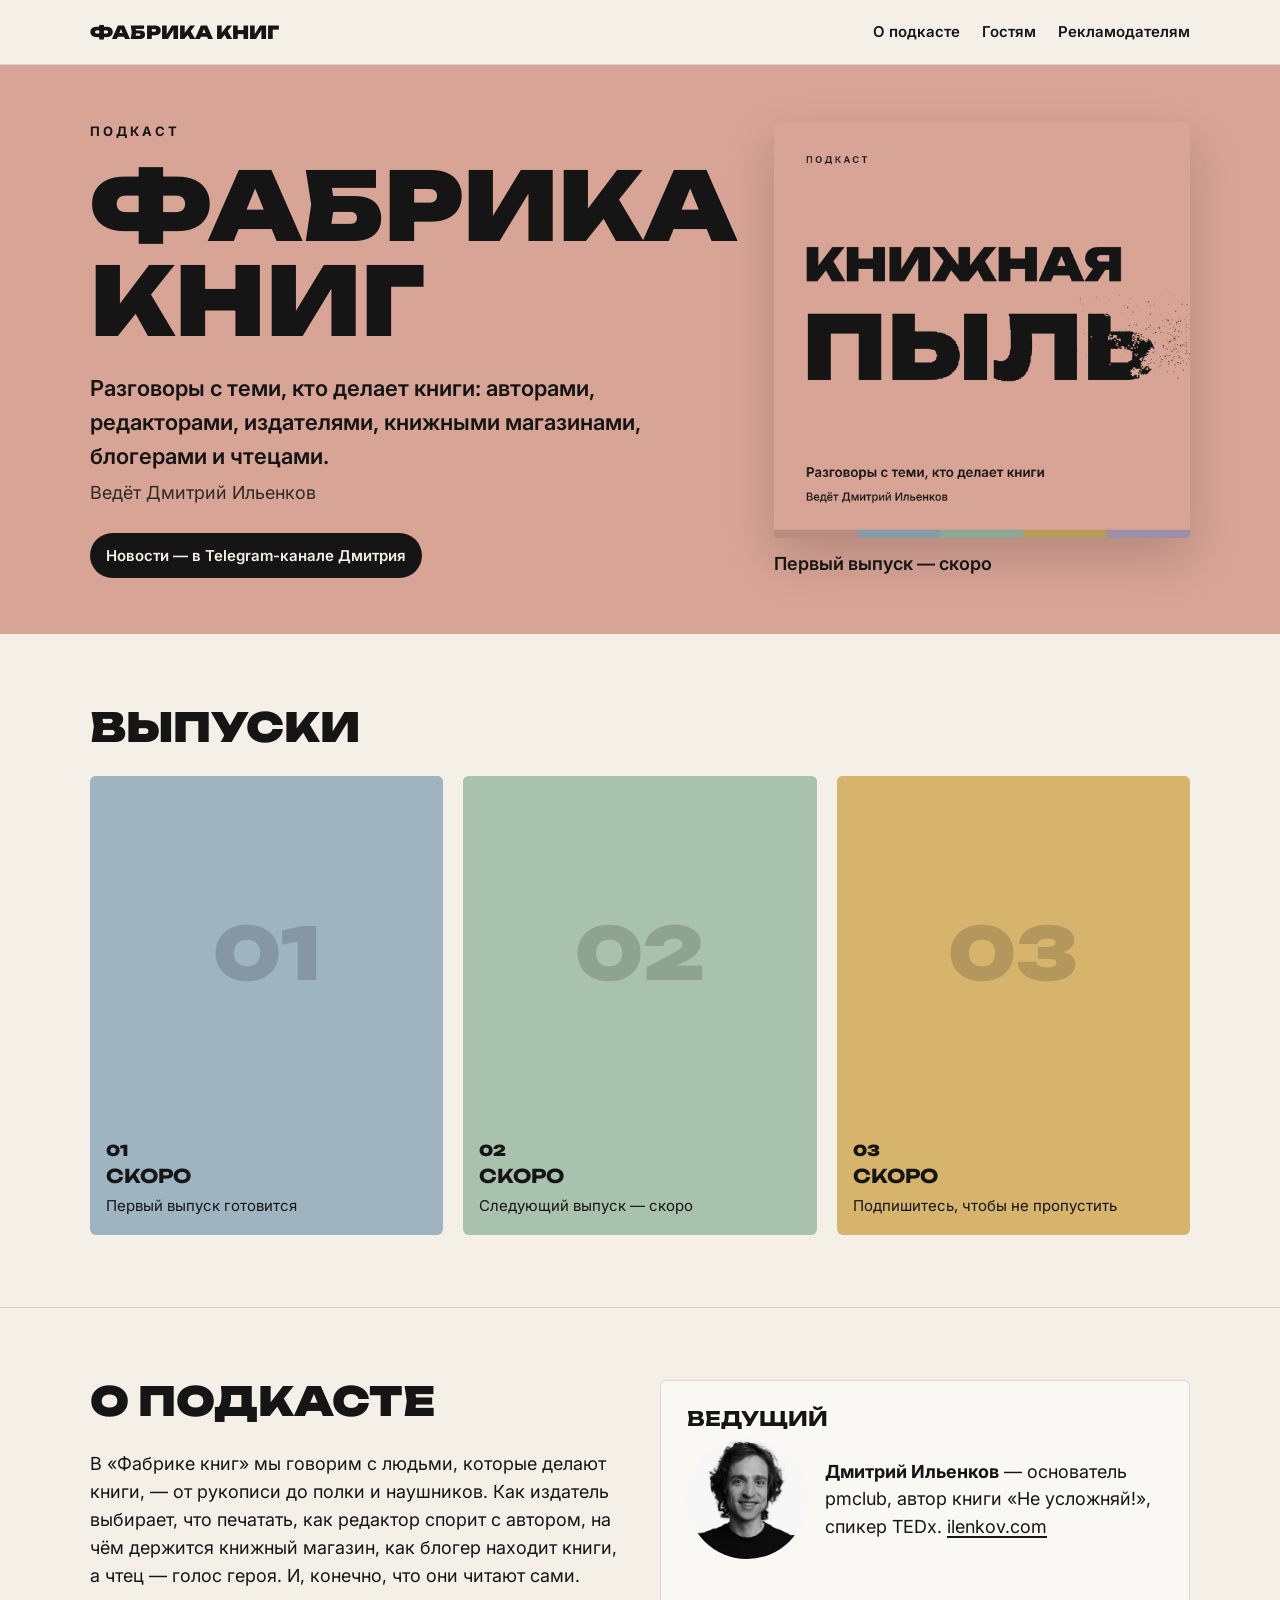
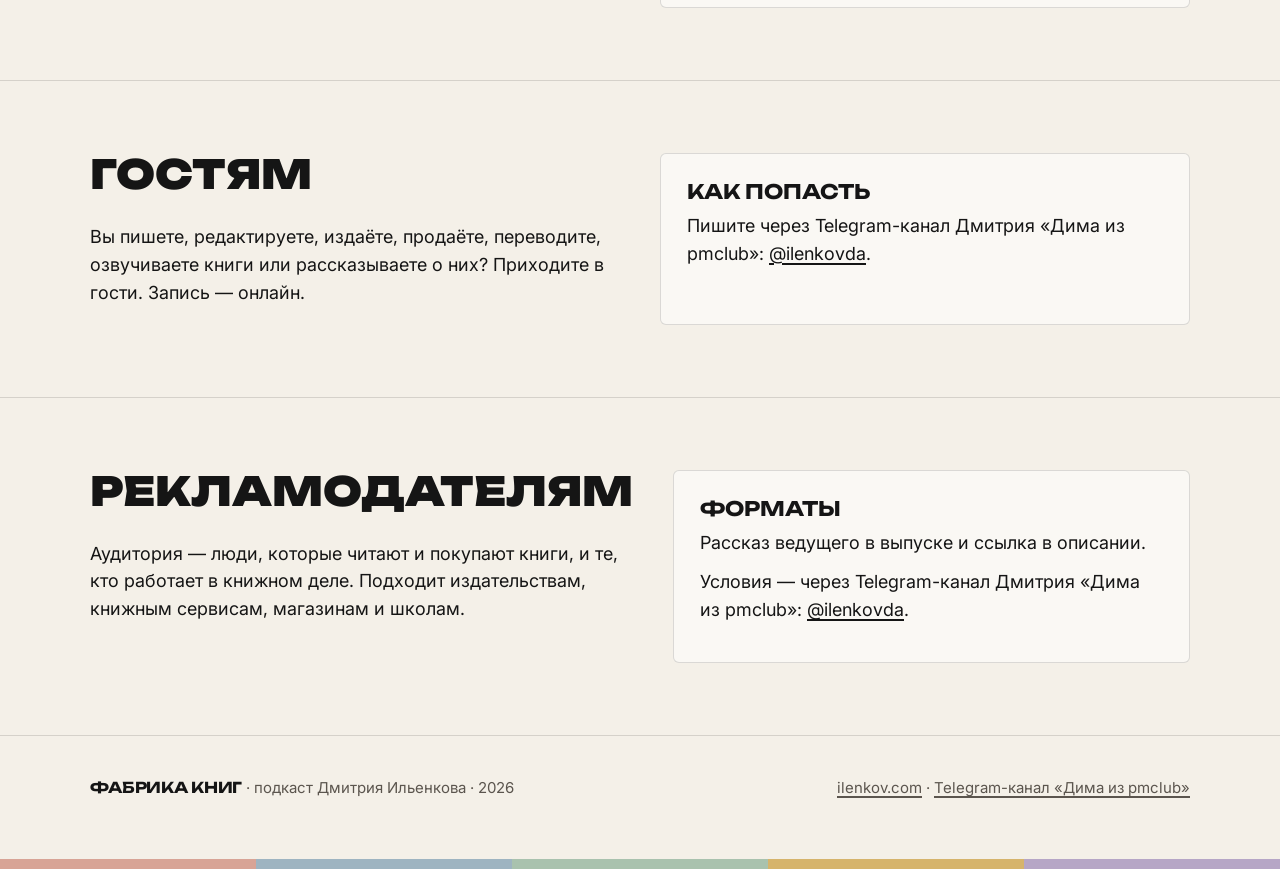
==== index.html @ c128fb27 "Сайт подкаста «Фабрика книг»: стартовая страница" ====
<!doctype html>
<html lang="ru">
<head>
<meta charset="utf-8">
<meta name="viewport" content="width=device-width, initial-scale=1">
<title>Фабрика книг — подкаст Дмитрия Ильенкова о тех, кто делает книги</title>
<meta name="description" content="Подкаст о людях книжного мира: авторы, редакторы, издатели, книжные магазины, блогеры и чтецы рассказывают, как делают книги и что читают сами. Ведёт Дмитрий Ильенков.">
<meta property="og:type" content="website">
<meta property="og:title" content="Фабрика книг — разговоры с теми, кто делает книги">
<meta property="og:description" content="Подкаст Дмитрия Ильенкова о людях книжного мира. Первый выпуск — скоро.">
<meta property="og:url" content="https://fabrikaknig.com/">
<meta property="og:image" content="https://fabrikaknig.com/img/og.jpg">
<link rel="canonical" href="https://fabrikaknig.com/">
<link rel="icon" href="data:image/svg+xml,<svg xmlns='http://www.w3.org/2000/svg' viewBox='0 0 64 64'><rect width='64' height='64' rx='10' fill='%23D8A496'/><text x='8' y='46' font-family='Arial Black,Arial' font-weight='900' font-size='36' fill='%23151515'>Ф</text><circle cx='48' cy='22' r='3' fill='%23151515'/><circle cx='54' cy='30' r='2' fill='%23151515'/><circle cx='50' cy='38' r='2.5' fill='%23151515'/></svg>">
<link rel="preconnect" href="https://fonts.googleapis.com">
<link rel="preconnect" href="https://fonts.gstatic.com" crossorigin>
<link rel="stylesheet" href="https://fonts.googleapis.com/css2?family=Unbounded:wght@700;800;900&family=Inter:wght@400;600;700&display=swap">
<link rel="stylesheet" href="style.css">
<script type="application/ld+json">
{
  "@context": "https://schema.org",
  "@type": "PodcastSeries",
  "name": "Фабрика книг",
  "description": "Разговоры с теми, кто делает книги: авторами, редакторами, издателями, книжными магазинами, блогерами и чтецами.",
  "inLanguage": "ru",
  "author": { "@type": "Person", "name": "Дмитрий Ильенков", "url": "https://ilenkov.com" },
  "url": "https://fabrikaknig.com/",
  "image": "https://fabrikaknig.com/img/cover.jpg"
}
</script>
</head>
<body>

<header class="top">
  <div class="wrap">
    <a class="logo" href="./">Фабрика книг</a>
    <nav class="nav">
      <a href="#about">О подкасте</a>
      <a href="#guests">Гостям</a>
      <a href="#ads">Рекламодателям</a>
    </nav>
  </div>
</header>

<section class="hero">
  <div class="wrap">
    <div>
      <div class="kicker">Подкаст</div>
      <h1 class="title1">Фабрика книг</h1>
      <p class="lead">Разговоры с теми, кто делает книги: авторами, редакторами, издателями, книжными магазинами, блогерами и чтецами.</p>
      <p class="host">Ведёт Дмитрий Ильенков</p>
      <div class="listen">
        <a class="btn" href="https://t.me/ilenkovda">Новости — в Telegram-канале Дмитрия</a>
      </div>
    </div>
    <div class="latest" style="background:transparent;padding:0">
      <img src="img/cover.jpg" alt="Обложка подкаста «Фабрика книг»" style="box-shadow:0 20px 50px rgba(21,21,21,.18)">
      <p>Первый выпуск — скоро</p>
    </div>
  </div>
</section>

<section class="block" id="episodes">
  <div class="wrap">
    <h2>Выпуски</h2>
    <div class="eps">
      <div class="ep soon" style="--c: var(--blue)">
        <div class="pic">01</div>
        <div class="meta"><div class="num">01</div><div class="who">Скоро</div><div class="what">Первый выпуск готовится</div></div>
      </div>
      <div class="ep soon" style="--c: var(--mint)">
        <div class="pic">02</div>
        <div class="meta"><div class="num">02</div><div class="who">Скоро</div><div class="what">Следующий выпуск — скоро</div></div>
      </div>
      <div class="ep soon" style="--c: var(--ochre)">
        <div class="pic">03</div>
        <div class="meta"><div class="num">03</div><div class="who">Скоро</div><div class="what">Подпишитесь, чтобы не пропустить</div></div>
      </div>
    </div>
  </div>
</section>

<section class="block" id="about">
  <div class="wrap cols">
    <div>
      <h2>О подкасте</h2>
      <p>В «Фабрике книг» мы говорим с людьми, которые делают книги, — от рукописи до полки и наушников. Как издатель выбирает, что печатать, как редактор спорит с автором, на чём держится книжный магазин, как блогер находит книги, а чтец — голос героя. И, конечно, что они читают сами.</p>
    </div>
    <div class="card">
      <h3>Ведущий</h3>
      <div style="display:flex;gap:18px;align-items:center">
        <img src="img/host.jpg" alt="Дмитрий Ильенков" width="120" height="120" style="border-radius:50%;filter:grayscale(1);flex:none">
        <p style="margin:0"><b>Дмитрий Ильенков</b> — основатель pmclub, автор книги «Не усложняй!», спикер TEDx. <a href="https://ilenkov.com">ilenkov.com</a></p>
      </div>
    </div>
  </div>
</section>

<section class="block" id="guests">
  <div class="wrap cols">
    <div>
      <h2>Гостям</h2>
      <p>Вы пишете, редактируете, издаёте, продаёте, переводите, озвучиваете книги или рассказываете о них? Приходите в гости. Запись — онлайн.</p>
    </div>
    <div class="card">
      <h3>Как попасть</h3>
      <p>Пишите через Telegram-канал Дмитрия «Дима из pmclub»: <a href="https://t.me/ilenkovda">@ilenkovda</a>.</p>
    </div>
  </div>
</section>

<section class="block" id="ads">
  <div class="wrap cols">
    <div>
      <h2>Рекламодателям</h2>
      <p>Аудитория — люди, которые читают и покупают книги, и те, кто работает в книжном деле. Подходит издательствам, книжным сервисам, магазинам и школам.</p>
    </div>
    <div class="card">
      <h3>Форматы</h3>
      <p>Рассказ ведущего в выпуске и ссылка в описании.</p>
      <p>Условия — через Telegram-канал Дмитрия «Дима из pmclub»: <a href="https://t.me/ilenkovda">@ilenkovda</a>.</p>
    </div>
  </div>
</section>

<footer>
  <div class="wrap">
    <div><b class="u" style="color:var(--ink)">Фабрика книг</b> · подкаст Дмитрия Ильенкова · 2026</div>
    <div><a href="https://ilenkov.com">ilenkov.com</a> · <a href="https://t.me/ilenkovda">Telegram-канал «Дима из pmclub»</a></div>
  </div>
</footer>
<div class="stripe"></div>

</body>
</html>
---- style.css ----
/* Сайт подкаста «Книжная пыль» — прототип. Айдентика «Пыльные цвета»: Unbounded + Inter, пыльные цвета выпусков. */
:root {
  --rose: #D8A496;
  --blue: #9EB4C1;
  --mint: #A9C2AE;
  --ochre: #D6B46C;
  --lilac: #B6A6C6;
  --ink: #151515;
  --paper: #F4F0E8;
  --muted: #5B554E;
  --line: rgba(21, 21, 21, .14);
  --wrap: 1180px;
  --pad: clamp(16px, 4vw, 40px);
  color-scheme: light;
}
* { box-sizing: border-box; }
html { background: var(--paper); }
body { margin: 0; background: var(--paper); color: var(--ink); font: 400 18px/1.55 "Inter", system-ui, sans-serif; -webkit-font-smoothing: antialiased; }
a { color: inherit; text-decoration-thickness: 2px; text-underline-offset: .18em; }
img { max-width: 100%; display: block; }
.u { font-family: "Unbounded", "Inter", sans-serif; text-transform: uppercase; letter-spacing: -0.01em; }
.wrap { max-width: var(--wrap); margin: 0 auto; padding: 0 var(--pad); }

/* Шапка */
.top { position: sticky; top: 0; z-index: 10; background: rgba(244, 240, 232, .92); backdrop-filter: blur(8px); border-bottom: 1px solid var(--line); }
.top .wrap { display: flex; align-items: center; justify-content: space-between; gap: 16px; height: 64px; }
.logo { font: 900 18px/1 "Unbounded", sans-serif; text-transform: uppercase; text-decoration: none; white-space: nowrap; }
.nav { display: flex; gap: 22px; font-weight: 600; font-size: 15px; }
.nav a { text-decoration: none; }
.nav a:hover { text-decoration: underline; }
@media (max-width: 720px) { .nav { display: none; } }

/* Первый экран */
.hero { background: var(--rose); overflow: hidden; }
.hero .wrap { display: grid; grid-template-columns: 1.25fr 1fr; gap: 40px; align-items: end; padding-top: 56px; padding-bottom: 56px; }
.kicker { font-size: 13px; font-weight: 700; letter-spacing: .24em; text-transform: uppercase; }
.title1 { font: 900 clamp(44px, 7.4vw, 96px)/1 "Unbounded", sans-serif; text-transform: uppercase; margin: 18px 0 0; }
.title2 { display: block; width: 100%; height: auto; margin-top: 6px; }
.lead { font-size: clamp(18px, 2vw, 22px); font-weight: 600; margin: 22px 0 6px; max-width: 32em; }
.host { margin: 0; color: #2E2A26; }
.listen { display: flex; flex-wrap: wrap; gap: 10px; margin-top: 26px; }
.btn { display: inline-flex; align-items: center; gap: 8px; padding: 11px 16px; border-radius: 999px; background: var(--ink); color: var(--paper); font-weight: 600; font-size: 15px; text-decoration: none; }
.btn.ghost { background: transparent; color: var(--ink); border: 2px solid var(--ink); }
.hero .latest { background: var(--blue); padding: 18px; border-radius: 6px; }
.hero .latest img { border-radius: 3px; }
.hero .latest p { margin: 12px 0 0; font-weight: 600; }
@media (max-width: 860px) { .hero .wrap { grid-template-columns: 1fr; padding-top: 36px; } }

/* Разделы */
section.block { padding: 72px 0; border-bottom: 1px solid var(--line); }
h2 { font: 900 clamp(26px, 3.4vw, 40px)/1.05 "Unbounded", sans-serif; text-transform: uppercase; margin: 0 0 28px; }
h3 { font: 700 20px/1.2 "Unbounded", sans-serif; text-transform: uppercase; margin: 0 0 8px; }

/* Выпуски */
.eps { display: grid; grid-template-columns: repeat(3, 1fr); gap: 20px; }
@media (max-width: 860px) { .eps { grid-template-columns: 1fr 1fr; } }
@media (max-width: 560px) { .eps { grid-template-columns: 1fr; } }
.ep { display: block; text-decoration: none; border-radius: 6px; overflow: hidden; background: var(--c, var(--blue)); }
.ep .pic { aspect-ratio: 1; background: var(--c); }
.ep .pic img { width: 100%; height: 100%; object-fit: cover; }
.ep .meta { padding: 14px 16px 18px; }
.ep .num { font: 900 15px/1 "Unbounded", sans-serif; }
.ep .who { font: 700 19px/1.15 "Unbounded", sans-serif; text-transform: uppercase; margin-top: 8px; }
.ep .what { font-size: 15px; margin-top: 6px; }
.ep.soon .pic { display: grid; place-items: center; font: 900 72px/1 "Unbounded", sans-serif; color: rgba(21,21,21,.18); }

/* Две колонки */
.cols { display: grid; grid-template-columns: 1fr 1fr; gap: 40px; }
@media (max-width: 760px) { .cols { grid-template-columns: 1fr; } }
.card { background: #fff8; border: 1px solid var(--line); border-radius: 6px; padding: 26px; }
.card p { margin: 0 0 12px; }
.note { font-size: 14px; color: var(--muted); }
.ph { background: #fff3a8; padding: 0 4px; border-radius: 3px; } /* заглушка в прототипе */

/* Страница выпуска */
.ep-hero { background: var(--c, var(--blue)); }
.ep-hero .wrap { display: grid; grid-template-columns: 1fr 1fr; gap: 40px; padding-top: 48px; padding-bottom: 48px; align-items: center; }
@media (max-width: 860px) { .ep-hero .wrap { grid-template-columns: 1fr; } }
.ep-hero .bignum { font: 900 clamp(64px, 10vw, 140px)/1 "Unbounded", sans-serif; }
.ep-hero h1 { font: 800 clamp(24px, 3.2vw, 38px)/1.12 "Unbounded", sans-serif; text-transform: uppercase; margin: 14px 0 10px; }
.video { position: relative; aspect-ratio: 16/9; background: #222 center/cover; border-radius: 6px; display: grid; place-items: center; color: #fff; font-weight: 700; }
.video::after { content: "▶"; width: 76px; height: 76px; border-radius: 50%; background: rgba(21,21,21,.75); display: grid; place-items: center; font-size: 28px; position: absolute; }
.times { list-style: none; padding: 0; margin: 0; columns: 2; column-gap: 32px; }
@media (max-width: 760px) { .times { columns: 1; } }
.times li { break-inside: avoid; padding: 5px 0; border-bottom: 1px solid var(--line); font-size: 16px; }
.times a { font-variant-numeric: tabular-nums; font-weight: 700; margin-right: 8px; text-decoration: none; }
.books { display: flex; flex-wrap: wrap; gap: 10px; }
.books span { background: #fff8; border: 1px solid var(--line); padding: 8px 12px; border-radius: 4px; font-size: 15px; }

/* Подвал */
footer { padding: 40px 0 60px; font-size: 15px; color: var(--muted); }
footer .wrap { display: flex; flex-wrap: wrap; justify-content: space-between; gap: 16px; }
.stripe { height: 10px; background: linear-gradient(90deg, var(--rose) 0 20%, var(--blue) 20% 40%, var(--mint) 40% 60%, var(--ochre) 60% 80%, var(--lilac) 80% 100%); }
@media (max-width: 560px) { .ep.soon .pic { aspect-ratio: 2.4; font-size: 48px; } }
.video.player { aspect-ratio: 1; width: 100%; max-width: 460px; justify-self: end; background-size: cover; }
@media (max-width: 860px) { .video.player { justify-self: start; max-width: 100%; } }
.video.player { box-shadow: 0 20px 50px rgba(21,21,21,.22); }
.video.player::after { right: 18px; bottom: 18px; width: 64px; height: 64px; font-size: 22px; }
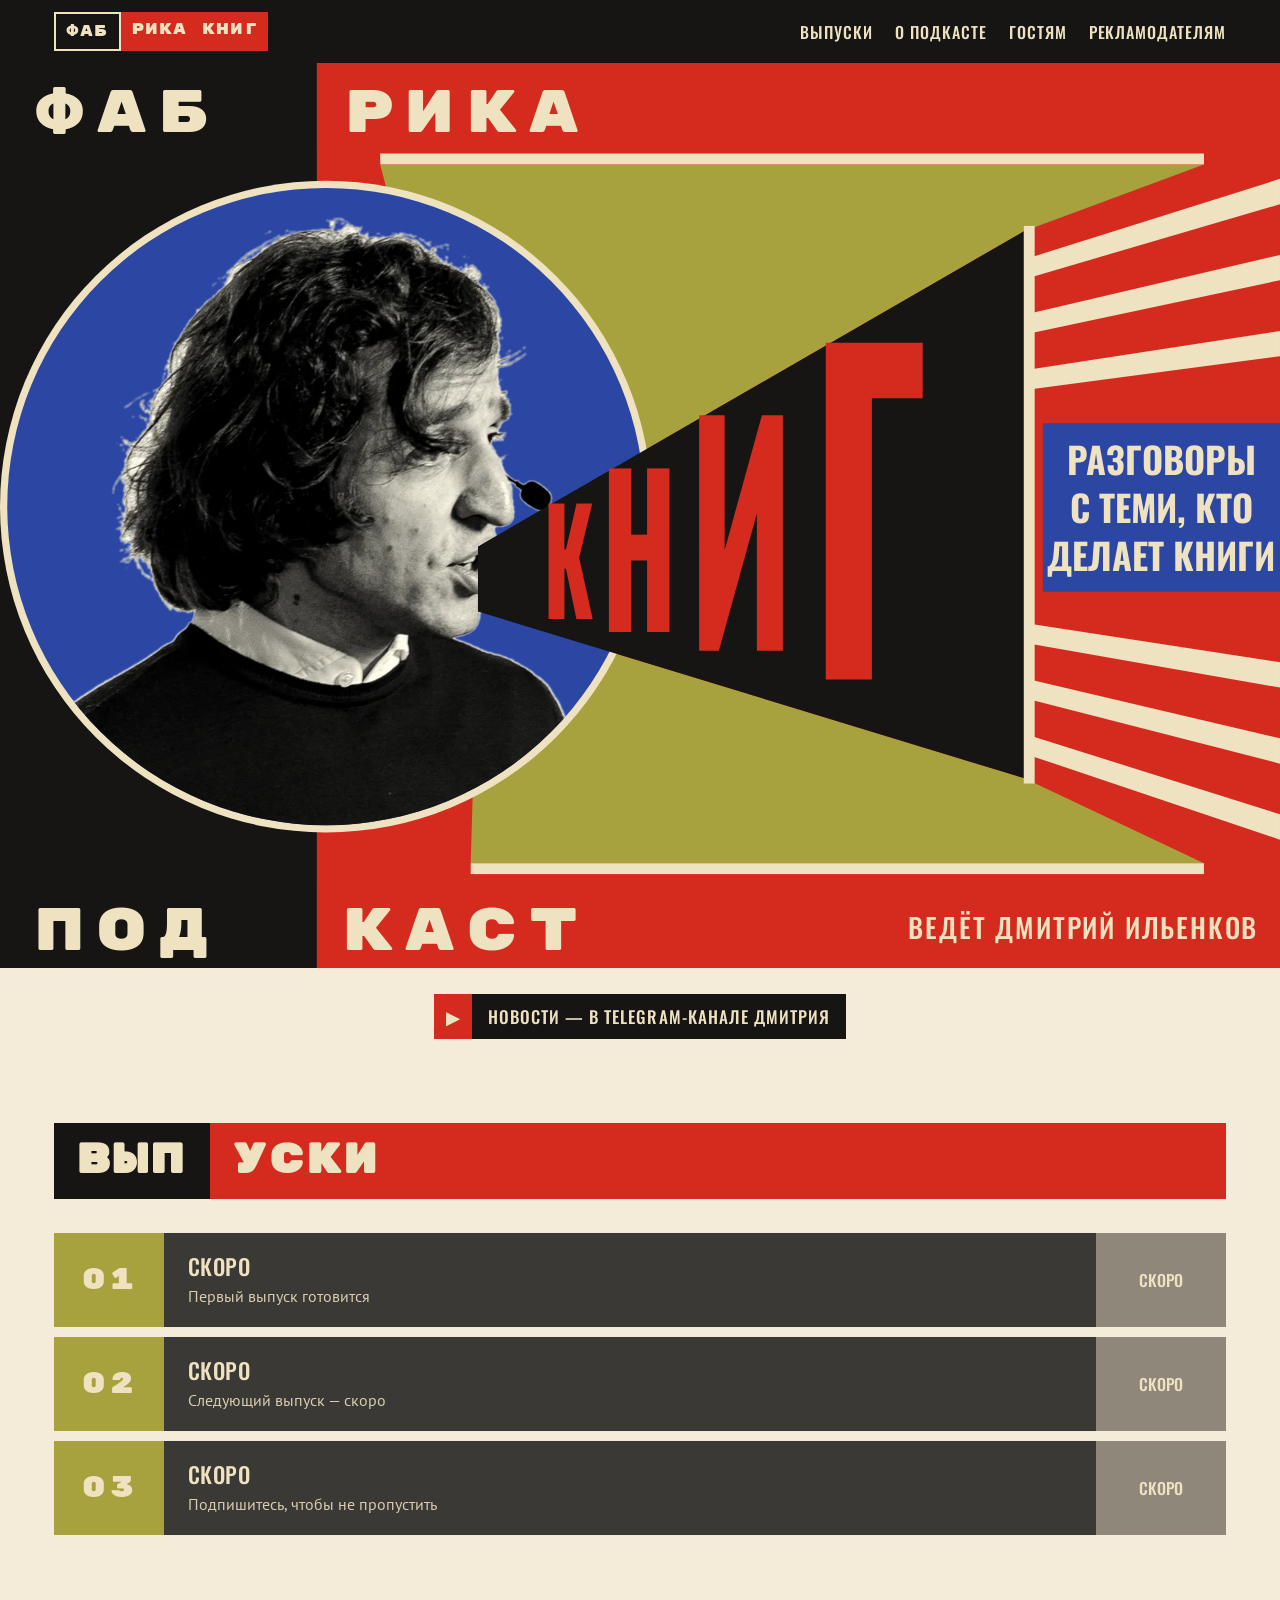
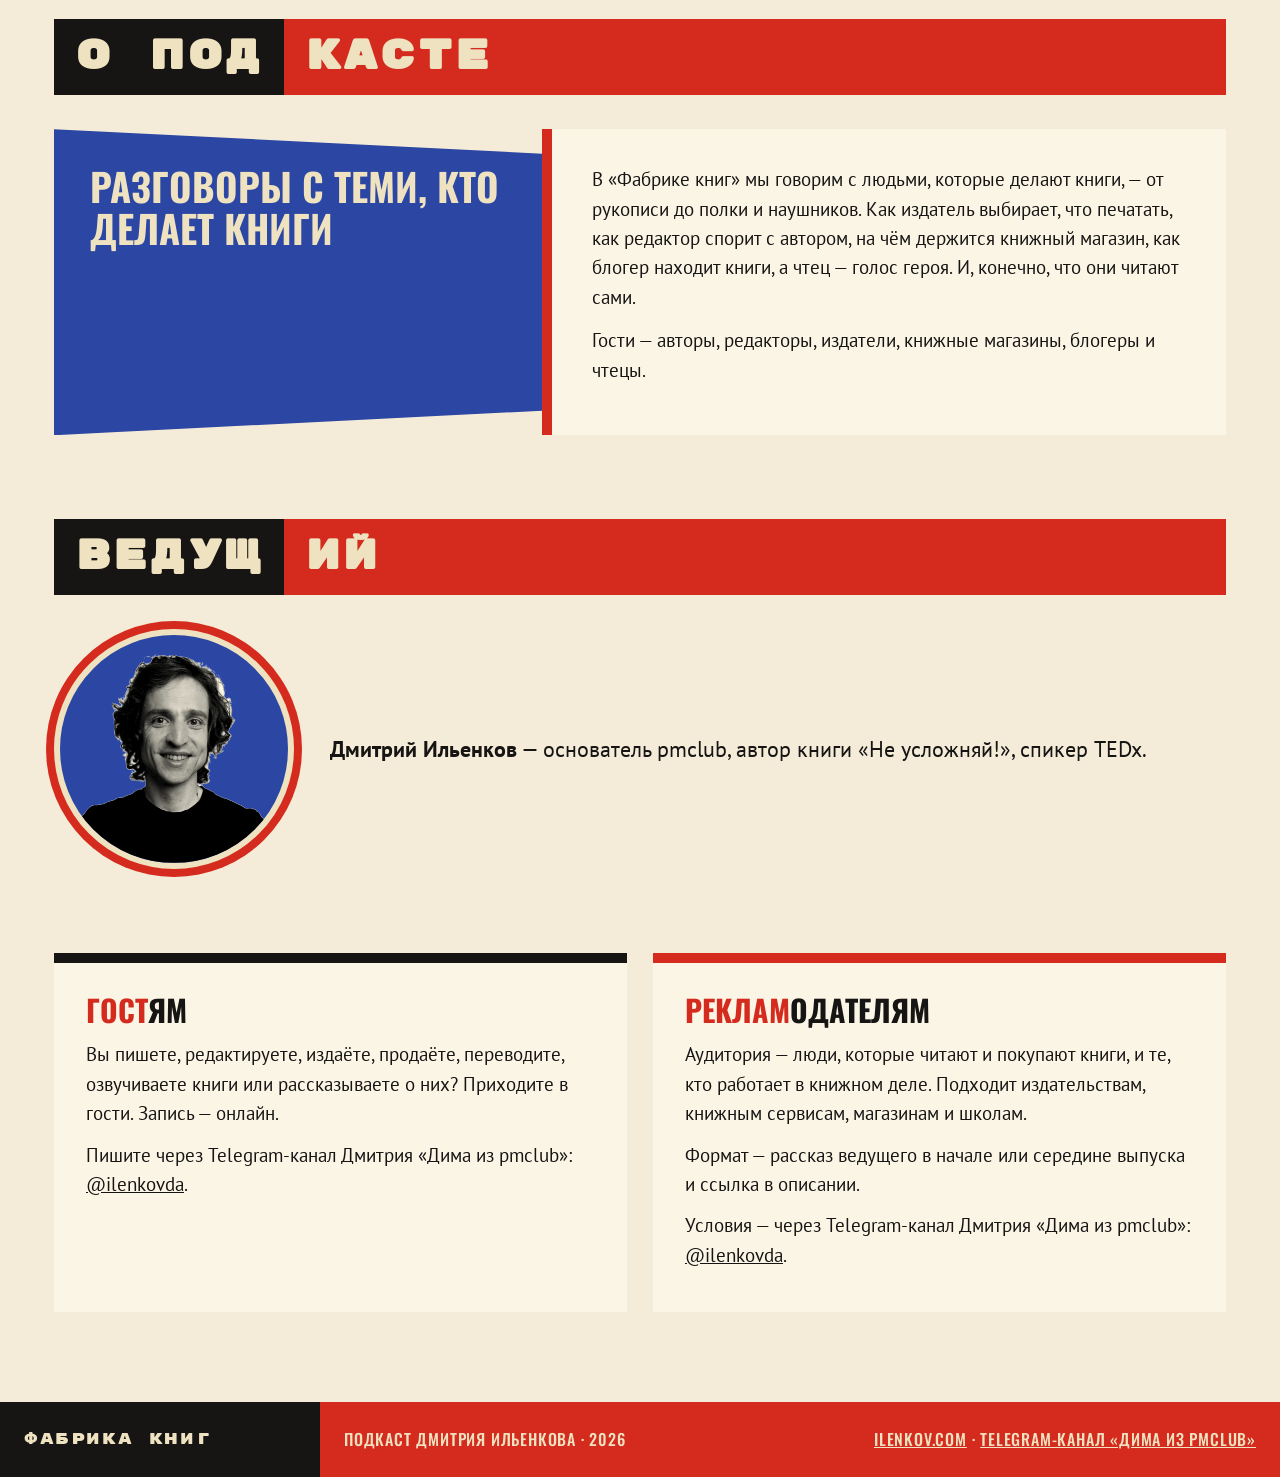
==== commit 1f5b98bc: "Новый дизайн: первый экран по мотивам плаката Родченко «Книги»" ====
--- a/index.html
+++ b/index.html
@@ -3,7 +3,7 @@
 <head>
 <meta charset="utf-8">
 <meta name="viewport" content="width=device-width, initial-scale=1">
-<title>Фабрика книг — подкаст Дмитрия Ильенкова о тех, кто делает книги</title>
+<title>Фабрика книг — подкаст Дмитрия Ильенкова</title>
 <meta name="description" content="Подкаст о людях книжного мира: авторы, редакторы, издатели, книжные магазины, блогеры и чтецы рассказывают, как делают книги и что читают сами. Ведёт Дмитрий Ильенков.">
 <meta property="og:type" content="website">
 <meta property="og:title" content="Фабрика книг — разговоры с теми, кто делает книги">
@@ -11,11 +11,6 @@
 <meta property="og:url" content="https://fabrikaknig.com/">
 <meta property="og:image" content="https://fabrikaknig.com/img/og.jpg">
 <link rel="canonical" href="https://fabrikaknig.com/">
-<link rel="icon" href="data:image/svg+xml,<svg xmlns='http://www.w3.org/2000/svg' viewBox='0 0 64 64'><rect width='64' height='64' rx='10' fill='%23D8A496'/><text x='8' y='46' font-family='Arial Black,Arial' font-weight='900' font-size='36' fill='%23151515'>Ф</text><circle cx='48' cy='22' r='3' fill='%23151515'/><circle cx='54' cy='30' r='2' fill='%23151515'/><circle cx='50' cy='38' r='2.5' fill='%23151515'/></svg>">
-<link rel="preconnect" href="https://fonts.googleapis.com">
-<link rel="preconnect" href="https://fonts.gstatic.com" crossorigin>
-<link rel="stylesheet" href="https://fonts.googleapis.com/css2?family=Unbounded:wght@700;800;900&family=Inter:wght@400;600;700&display=swap">
-<link rel="stylesheet" href="style.css">
 <script type="application/ld+json">
 {
   "@context": "https://schema.org",
@@ -23,113 +18,231 @@
   "name": "Фабрика книг",
   "description": "Разговоры с теми, кто делает книги: авторами, редакторами, издателями, книжными магазинами, блогерами и чтецами.",
   "inLanguage": "ru",
+  "url": "https://fabrikaknig.com/",
   "author": { "@type": "Person", "name": "Дмитрий Ильенков", "url": "https://ilenkov.com" },
-  "url": "https://fabrikaknig.com/",
-  "image": "https://fabrikaknig.com/img/cover.jpg"
+  "image": "https://fabrikaknig.com/img/og.jpg"
 }
 </script>
+<link rel="icon" href="data:image/svg+xml,<svg xmlns='http://www.w3.org/2000/svg' viewBox='0 0 64 64'><rect width='64' height='64' fill='%23D42B1E'/><rect width='20' height='64' fill='%23161514'/><text x='12' y='50' font-family='Arial Black,Arial' font-weight='900' font-size='46' fill='%23EFE2C0'>Ф</text></svg>">
+<link rel="preconnect" href="https://fonts.googleapis.com">
+<link rel="preconnect" href="https://fonts.gstatic.com" crossorigin>
+<link rel="stylesheet" href="https://fonts.googleapis.com/css2?family=Oswald:wght@500;700&family=Rubik+Mono+One&family=PT+Sans:wght@400;700&display=swap">
+<style>
+:root { --red: #D42B1E; --black: #161514; --cream: #EFE2C0; --blue: #2B46A3; --olive: #A7A13E; --page: #F4ECD8; }
+* { box-sizing: border-box; }
+html, body { margin: 0; }
+body { background: var(--page); color: var(--black); font: 400 19px/1.55 "PT Sans", sans-serif; -webkit-font-smoothing: antialiased; }
+a { color: inherit; }
+.wrap { max-width: 1220px; margin: 0 auto; padding: 0 24px; }
+.mono { font-family: "Rubik Mono One", sans-serif; text-transform: uppercase; letter-spacing: .08em; }
+.os { font-family: "Oswald", sans-serif; text-transform: uppercase; }
+.sr { position: absolute; width: 1px; height: 1px; overflow: hidden; clip: rect(0 0 0 0); }
+
+/* Шапка */
+.top { background: var(--black); }
+.top .wrap { display: flex; align-items: center; justify-content: space-between; gap: 20px; padding-top: 12px; padding-bottom: 12px; }
+.logo { display: flex; text-decoration: none; font-size: 15px; }
+.logo span { padding: 6px 10px; color: var(--cream); }
+.logo .k { background: var(--black); border: 2px solid var(--cream); } .logo .r { background: var(--red); }
+.nav { display: flex; gap: 22px; font: 500 16px/1 "Oswald"; text-transform: uppercase; letter-spacing: .06em; color: var(--cream); }
+.nav a { text-decoration: none; }
+.nav a:hover { color: var(--olive); }
+@media (max-width: 760px) { .nav { display: none; } }
+
+/* Плакат первого экрана */
+.poster { display: block; width: 100%; height: auto; max-width: 1600px; margin: 0 auto; background: var(--black); }
+.listen { display: flex; flex-wrap: wrap; justify-content: center; gap: 10px; margin: 26px 0 0; padding: 0 24px; }
+
+/* Кнопки — как полосы плаката */
+.btn { display: inline-flex; align-items: stretch; text-decoration: none; font: 500 17px/1 "Oswald"; text-transform: uppercase; letter-spacing: .06em; }
+.btn b { background: var(--red); color: var(--cream); padding: 14px 12px; }
+.btn span { background: var(--black); color: var(--cream); padding: 14px 16px; }
+.btn:hover span { background: var(--blue); }
+
+/* Заголовок раздела — полоса ЛЕН|ГИЗ: чёрное и красное */
+.row { display: flex; margin: 0 0 34px; font-size: clamp(22px, 3.4vw, 40px); line-height: 1; }
+.row .k { background: var(--black); color: var(--cream); padding: 18px 22px; }
+.row .r { flex: 1; background: var(--red); color: var(--cream); padding: 18px 22px; }
+section.block { padding: 84px 0 0; }
+
+/* Новый выпуск */
+.latest { display: grid; grid-template-columns: 1.1fr 1fr; gap: 40px; align-items: center; }
+.latest svg { width: 100%; height: auto; display: block; }
+.latest h3 { font: 700 clamp(30px, 3.6vw, 48px)/1.05 "Oswald"; text-transform: uppercase; margin: 0 0 16px; }
+.latest .who { font-weight: 700; }
+@media (max-width: 860px) { .latest { grid-template-columns: 1fr; } }
+
+/* Список выпусков */
+.eps { display: grid; gap: 10px; }
+.ep { display: grid; grid-template-columns: 110px 1fr 130px; align-items: stretch; text-decoration: none; }
+.ep .n { background: var(--blue); color: var(--cream); display: flex; align-items: center; justify-content: center; font-size: 30px; }
+.ep .t { background: var(--black); color: var(--cream); padding: 20px 24px; font: 500 22px/1.25 "Oswald"; text-transform: uppercase; letter-spacing: .02em; }
+.ep .t small { display: block; font: 400 16px/1.4 "PT Sans"; text-transform: none; letter-spacing: 0; color: #D8CDB0; margin-top: 4px; }
+.ep .go { background: var(--red); color: var(--cream); display: flex; align-items: center; justify-content: center; font: 500 16px/1 "Oswald"; text-transform: uppercase; }
+.ep.soon .n { background: var(--olive); } .ep.soon .t { background: #3B3936; } .ep.soon .go { background: #8E877A; }
+@media (max-width: 560px) { .ep { grid-template-columns: 70px 1fr; } .ep .go { display: none; } .ep .n { font-size: 20px; } }
+
+/* О подкасте */
+.about { display: grid; grid-template-columns: 1fr 1.4fr; }
+.about .g { background: var(--blue); color: var(--cream); padding: 36px; font: 700 clamp(26px, 3vw, 40px)/1.08 "Oswald"; text-transform: uppercase; clip-path: polygon(0 0, 100% 8%, 100% 92%, 0 100%); }
+.about .txt { background: #FBF5E6; padding: 36px 40px; border-left: 10px solid var(--red); }
+.about p { margin: 0 0 14px; }
+@media (max-width: 760px) { .about { grid-template-columns: 1fr; } .about .g { clip-path: none; } }
+
+/* Ведущий */
+.host { display: grid; grid-template-columns: 240px 1fr; gap: 36px; align-items: center; }
+.host .ph { width: 240px; height: 240px; border-radius: 50%; overflow: hidden; background: var(--blue); border: 6px solid var(--cream); box-shadow: 0 0 0 8px var(--red); }
+.host .ph img { width: 100%; height: 100%; object-fit: cover; }
+.host p { font-size: 22px; margin: 0; }
+@media (max-width: 560px) { .host { grid-template-columns: 1fr; } }
+
+/* Гостям и рекламодателям */
+.two { display: grid; grid-template-columns: 1fr 1fr; gap: 26px; }
+.card { background: #FBF5E6; border-top: 10px solid var(--black); padding: 30px 32px; }
+.card:nth-child(2) { border-top-color: var(--red); }
+.card h3 { font: 700 30px/1.1 "Oswald"; text-transform: uppercase; margin: 0 0 14px; }
+.card h3 span { color: var(--red); }
+.card p { margin: 0 0 12px; }
+@media (max-width: 760px) { .two { grid-template-columns: 1fr; } }
+
+.note { font-size: 14px; color: #7A7060; }
+
+footer { margin-top: 90px; display: grid; grid-template-columns: 1fr 3fr; font: 500 16px/1.4 "Oswald"; text-transform: uppercase; letter-spacing: .05em; color: var(--cream); }
+footer .k { background: var(--black); padding: 26px 24px; font-family: "Rubik Mono One"; letter-spacing: .1em; }
+footer .r { background: var(--red); padding: 26px 24px; display: flex; flex-wrap: wrap; justify-content: space-between; gap: 12px; }
+@media (max-width: 560px) { footer { grid-template-columns: 1fr; } }
+</style>
 </head>
 <body>
 
 <header class="top">
   <div class="wrap">
-    <a class="logo" href="./">Фабрика книг</a>
-    <nav class="nav">
-      <a href="#about">О подкасте</a>
-      <a href="#guests">Гостям</a>
-      <a href="#ads">Рекламодателям</a>
-    </nav>
+    <a class="logo mono" href="./"><span class="k">Фаб</span><span class="r">рика книг</span></a>
+    <nav class="nav"><a href="#episodes">Выпуски</a><a href="#about">О подкасте</a><a href="#guests">Гостям</a><a href="#ads">Рекламодателям</a></nav>
   </div>
 </header>
 
-<section class="hero">
-  <div class="wrap">
-    <div>
-      <div class="kicker">Подкаст</div>
-      <h1 class="title1">Фабрика книг</h1>
-      <p class="lead">Разговоры с теми, кто делает книги: авторами, редакторами, издателями, книжными магазинами, блогерами и чтецами.</p>
-      <p class="host">Ведёт Дмитрий Ильенков</p>
-      <div class="listen">
-        <a class="btn" href="https://t.me/ilenkovda">Новости — в Telegram-канале Дмитрия</a>
-      </div>
-    </div>
-    <div class="latest" style="background:transparent;padding:0">
-      <img src="img/cover.jpg" alt="Обложка подкаста «Фабрика книг»" style="box-shadow:0 20px 50px rgba(21,21,21,.18)">
-      <p>Первый выпуск — скоро</p>
-    </div>
-  </div>
-</section>
-
-<section class="block" id="episodes">
-  <div class="wrap">
-    <h2>Выпуски</h2>
+<h1 class="sr">Фабрика книг — подкаст Дмитрия Ильенкова: разговоры с теми, кто делает книги</h1>
+
+<!-- Плакат первого экрана, система координат 1414×1000 (пропорции плаката). -->
+<svg class="poster" viewBox="0 0 1414 1000" role="img" aria-label="Фабрика книг. Подкаст. Разговоры с теми, кто делает книги. Ведёт Дмитрий Ильенков">
+  <defs><clipPath id="circ"><circle cx="360" cy="490" r="352"/></clipPath></defs>
+  <!-- поле: слева чёрное, справа красное -->
+  <rect x="0" y="0" width="1414" height="1000" fill="#D42B1E"/>
+  <rect x="0" y="0" width="350" height="1000" fill="#161514"/>
+  <!-- оливковые треугольники над и под клином, кремовые линии -->
+  <polygon points="420,112 1330,112 1131,186 528,534" fill="#A7A13E"/>
+  <polygon points="528,606 1131,790 1330,884 520,884" fill="#A7A13E"/>
+  <rect x="420" y="100" width="910" height="12" fill="#EFE2C0"/>
+  <rect x="520" y="884" width="810" height="12" fill="#EFE2C0"/>
+  <!-- правая колонна: кремовые лучи сходятся к клину, синий блок -->
+  <g fill="#EFE2C0">
+    <polygon points="1141,214 1414,128 1414,156 1141,236"/>
+    <polygon points="1141,276 1414,212 1414,240 1141,298"/>
+    <polygon points="1141,338 1414,296 1414,324 1141,360"/>
+    <polygon points="1141,620 1414,662 1414,690 1141,642"/>
+    <polygon points="1141,682 1414,746 1414,774 1141,704"/>
+    <polygon points="1141,744 1414,830 1414,858 1141,766"/>
+  </g>
+  <rect x="1152" y="398" width="262" height="186" fill="#2B46A3"/>
+  <text font-family="Oswald" font-weight="700" font-size="40" fill="#EFE2C0" text-anchor="middle">
+    <tspan x="1283" y="455">РАЗГОВОРЫ</tspan><tspan x="1283" y="508">С ТЕМИ, КТО</tspan><tspan x="1283" y="561">ДЕЛАЕТ КНИГИ</tspan>
+  </text>
+  <!-- синий круг с фото -->
+  <circle cx="360" cy="490" r="360" fill="#EFE2C0"/>
+  <circle cx="360" cy="490" r="352" fill="#2B46A3"/>
+  <g clip-path="url(#circ)"><image href="img/host-profile-cut.webp" x="-5" y="126" width="730" height="730"/></g>
+  <!-- чёрный клин изо рта, красные буквы растут к краю -->
+  <polygon id="cone" points="528,534 1131,186 1131,790 528,606" fill="#161514"/>
+  <rect x="1131" y="180" width="12" height="616" fill="#EFE2C0"/>
+  <g id="shout"></g>
+  <!-- верхняя и нижняя полосы ФАБ|РИКА и ПОД|КАСТ -->
+  <rect x="0" y="0" width="350" height="96" fill="#161514"/>
+  <rect x="350" y="0" width="1064" height="96" fill="#D42B1E"/>
+  <rect x="0" y="904" width="350" height="96" fill="#161514"/>
+  <rect x="350" y="904" width="1064" height="96" fill="#D42B1E"/>
+  <text x="38" y="76" font-family="Rubik Mono One" font-size="66" letter-spacing="12" fill="#EFE2C0">ФАБ</text>
+  <text x="378" y="76" font-family="Rubik Mono One" font-size="66" letter-spacing="12" fill="#EFE2C0">РИКА</text>
+  <text x="38" y="980" font-family="Rubik Mono One" font-size="66" letter-spacing="12" fill="#EFE2C0">ПОД</text>
+  <text x="378" y="980" font-family="Rubik Mono One" font-size="66" letter-spacing="12" fill="#EFE2C0">КАСТ</text>
+  <text x="1390" y="968" text-anchor="end" font-family="Oswald" font-weight="500" font-size="30" letter-spacing="2" fill="#EFE2C0">ВЕДЁТ ДМИТРИЙ ИЛЬЕНКОВ</text>
+</svg>
+
+<div class="listen" id="listen">
+  <a class="btn" href="https://t.me/ilenkovda"><b>▶</b><span>Новости — в Telegram-канале Дмитрия</span></a>
+</div>
+
+<main class="wrap">
+
+  <section class="block" id="episodes">
+    <h2 class="row mono"><span class="k">Вып</span><span class="r">уски</span></h2>
     <div class="eps">
-      <div class="ep soon" style="--c: var(--blue)">
-        <div class="pic">01</div>
-        <div class="meta"><div class="num">01</div><div class="who">Скоро</div><div class="what">Первый выпуск готовится</div></div>
-      </div>
-      <div class="ep soon" style="--c: var(--mint)">
-        <div class="pic">02</div>
-        <div class="meta"><div class="num">02</div><div class="who">Скоро</div><div class="what">Следующий выпуск — скоро</div></div>
-      </div>
-      <div class="ep soon" style="--c: var(--ochre)">
-        <div class="pic">03</div>
-        <div class="meta"><div class="num">03</div><div class="who">Скоро</div><div class="what">Подпишитесь, чтобы не пропустить</div></div>
-      </div>
-    </div>
-  </div>
-</section>
-
-<section class="block" id="about">
-  <div class="wrap cols">
-    <div>
-      <h2>О подкасте</h2>
-      <p>В «Фабрике книг» мы говорим с людьми, которые делают книги, — от рукописи до полки и наушников. Как издатель выбирает, что печатать, как редактор спорит с автором, на чём держится книжный магазин, как блогер находит книги, а чтец — голос героя. И, конечно, что они читают сами.</p>
-    </div>
-    <div class="card">
-      <h3>Ведущий</h3>
-      <div style="display:flex;gap:18px;align-items:center">
-        <img src="img/host.jpg" alt="Дмитрий Ильенков" width="120" height="120" style="border-radius:50%;filter:grayscale(1);flex:none">
-        <p style="margin:0"><b>Дмитрий Ильенков</b> — основатель pmclub, автор книги «Не усложняй!», спикер TEDx. <a href="https://ilenkov.com">ilenkov.com</a></p>
-      </div>
-    </div>
-  </div>
-</section>
-
-<section class="block" id="guests">
-  <div class="wrap cols">
-    <div>
-      <h2>Гостям</h2>
-      <p>Вы пишете, редактируете, издаёте, продаёте, переводите, озвучиваете книги или рассказываете о них? Приходите в гости. Запись — онлайн.</p>
-    </div>
-    <div class="card">
-      <h3>Как попасть</h3>
-      <p>Пишите через Telegram-канал Дмитрия «Дима из pmclub»: <a href="https://t.me/ilenkovda">@ilenkovda</a>.</p>
-    </div>
-  </div>
-</section>
-
-<section class="block" id="ads">
-  <div class="wrap cols">
-    <div>
-      <h2>Рекламодателям</h2>
-      <p>Аудитория — люди, которые читают и покупают книги, и те, кто работает в книжном деле. Подходит издательствам, книжным сервисам, магазинам и школам.</p>
-    </div>
-    <div class="card">
-      <h3>Форматы</h3>
-      <p>Рассказ ведущего в выпуске и ссылка в описании.</p>
-      <p>Условия — через Telegram-канал Дмитрия «Дима из pmclub»: <a href="https://t.me/ilenkovda">@ilenkovda</a>.</p>
-    </div>
-  </div>
-</section>
+      <div class="ep soon"><span class="n mono">01</span><span class="t">Скоро<small>Первый выпуск готовится</small></span><span class="go">Скоро</span></div>
+      <div class="ep soon"><span class="n mono">02</span><span class="t">Скоро<small>Следующий выпуск — скоро</small></span><span class="go">Скоро</span></div>
+      <div class="ep soon"><span class="n mono">03</span><span class="t">Скоро<small>Подпишитесь, чтобы не пропустить</small></span><span class="go">Скоро</span></div>
+    </div>
+  </section>
+
+  <section class="block" id="about">
+    <h2 class="row mono"><span class="k">О под</span><span class="r">касте</span></h2>
+    <div class="about">
+      <div class="g">Разговоры с теми, кто делает книги</div>
+      <div class="txt">
+        <p>В «Фабрике книг» мы говорим с людьми, которые делают книги, — от рукописи до полки и наушников. Как издатель выбирает, что печатать, как редактор спорит с автором, на чём держится книжный магазин, как блогер находит книги, а чтец — голос героя. И, конечно, что они читают сами.</p>
+        <p>Гости — авторы, редакторы, издатели, книжные магазины, блогеры и чтецы.</p>
+      </div>
+    </div>
+  </section>
+
+  <section class="block">
+    <h2 class="row mono"><span class="k">Ведущ</span><span class="r">ий</span></h2>
+    <div class="host">
+      <div class="ph"><img src="img/host-cut.webp" alt="Дмитрий Ильенков"></div>
+      <div>
+        <p><b>Дмитрий Ильенков</b> — основатель pmclub, автор книги «Не усложняй!», спикер TEDx.</p>
+      </div>
+    </div>
+  </section>
+
+  <section class="block">
+    <div class="two">
+      <div class="card" id="guests">
+        <h3><span>Гост</span>ям</h3>
+        <p>Вы пишете, редактируете, издаёте, продаёте, переводите, озвучиваете книги или рассказываете о них? Приходите в гости. Запись — онлайн.</p>
+        <p>Пишите через Telegram-канал Дмитрия «Дима из pmclub»: <a href="https://t.me/ilenkovda">@ilenkovda</a>.</p>
+      </div>
+      <div class="card" id="ads">
+        <h3><span>Реклам</span>одателям</h3>
+        <p>Аудитория — люди, которые читают и покупают книги, и те, кто работает в книжном деле. Подходит издательствам, книжным сервисам, магазинам и школам.</p>
+        <p>Формат — рассказ ведущего в начале или середине выпуска и ссылка в описании.</p>
+        <p>Условия — через Telegram-канал Дмитрия «Дима из pmclub»: <a href="https://t.me/ilenkovda">@ilenkovda</a>.</p>
+      </div>
+    </div>
+  </section>
+
+</main>
 
 <footer>
-  <div class="wrap">
-    <div><b class="u" style="color:var(--ink)">Фабрика книг</b> · подкаст Дмитрия Ильенкова · 2026</div>
-    <div><a href="https://ilenkov.com">ilenkov.com</a> · <a href="https://t.me/ilenkovda">Telegram-канал «Дима из pmclub»</a></div>
-  </div>
+  <div class="k">Фабрика книг</div>
+  <div class="r"><span>Подкаст Дмитрия Ильенкова · 2026</span><span><a href="https://ilenkov.com">ilenkov.com</a> · <a href="https://t.me/ilenkovda">Telegram-канал «Дима из pmclub»</a></span></div>
 </footer>
-<div class="stripe"></div>
-
+
+<script>
+// Буквы в клине: высота каждой — по высоте клина в своём месте, как «КНИГИ» на плакате.
+function shout(gId, coneId, word, x0, x1, fill, sx = 0.62) {
+  const g = document.getElementById(gId), pts = document.getElementById(coneId).getAttribute('points').trim().split(/\s+/).map(p => p.split(',').map(Number));
+  const [a, b, c, d] = pts; // a — верх у рта, b — верх у края, c — низ у края, d — низ у рта
+  const top = x => a[1] + (b[1] - a[1]) * (x - a[0]) / (b[0] - a[0]);
+  const bot = x => d[1] + (c[1] - d[1]) * (x - d[0]) / (c[0] - d[0]);
+  const cv = document.createElement('canvas').getContext('2d');
+  const lay = k => { let x = x0; const out = []; for (const ch of word) { const h = (bot(x) - top(x)) * k; cv.font = `700 ${h / 0.74}px Oswald`; const w = cv.measureText(ch).width * sx; out.push({ ch, x, h, w }); x += w + h * 0.07; } return { out, end: x }; };
+  let lo = 0.2, hi = 0.86; for (let i = 0; i < 30; i++) { const m = (lo + hi) / 2; if (lay(m).end > x1) hi = m; else lo = m; }
+  g.innerHTML = lay(lo).out.map(p => { const mid = (top(p.x + p.w / 2) + bot(p.x + p.w / 2)) / 2; return `<text transform="translate(${p.x.toFixed(1)} ${(mid + p.h / 2).toFixed(1)}) scale(${sx} 1)" font-family="Oswald" font-weight="700" font-size="${(p.h / 0.74).toFixed(1)}" fill="${fill}">${p.ch}</text>`; }).join('');
+}
+const drawShout = () => {
+  shout('shout', 'cone', 'КНИГ', 600, 1112, '#D42B1E');
+};
+document.fonts.load('700 50px Oswald').then(drawShout, drawShout);
+</script>
 </body>
 </html>
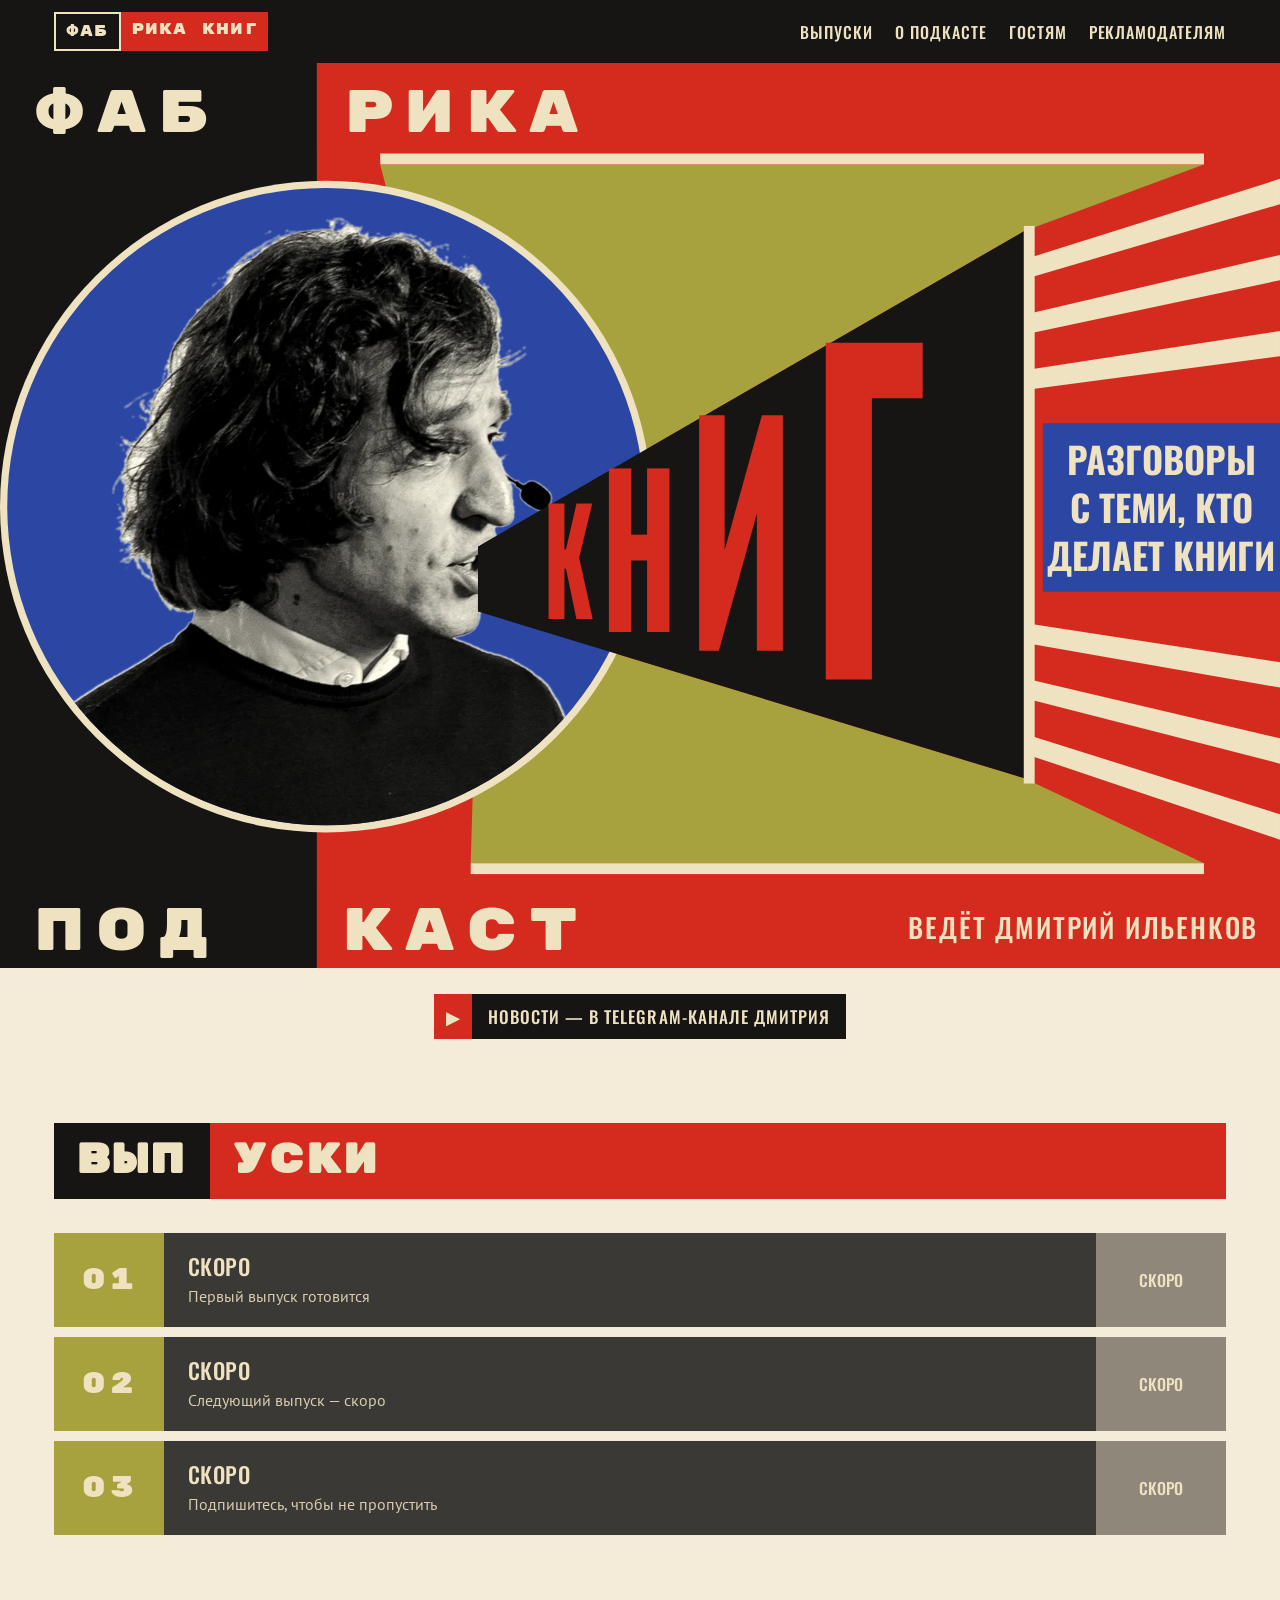
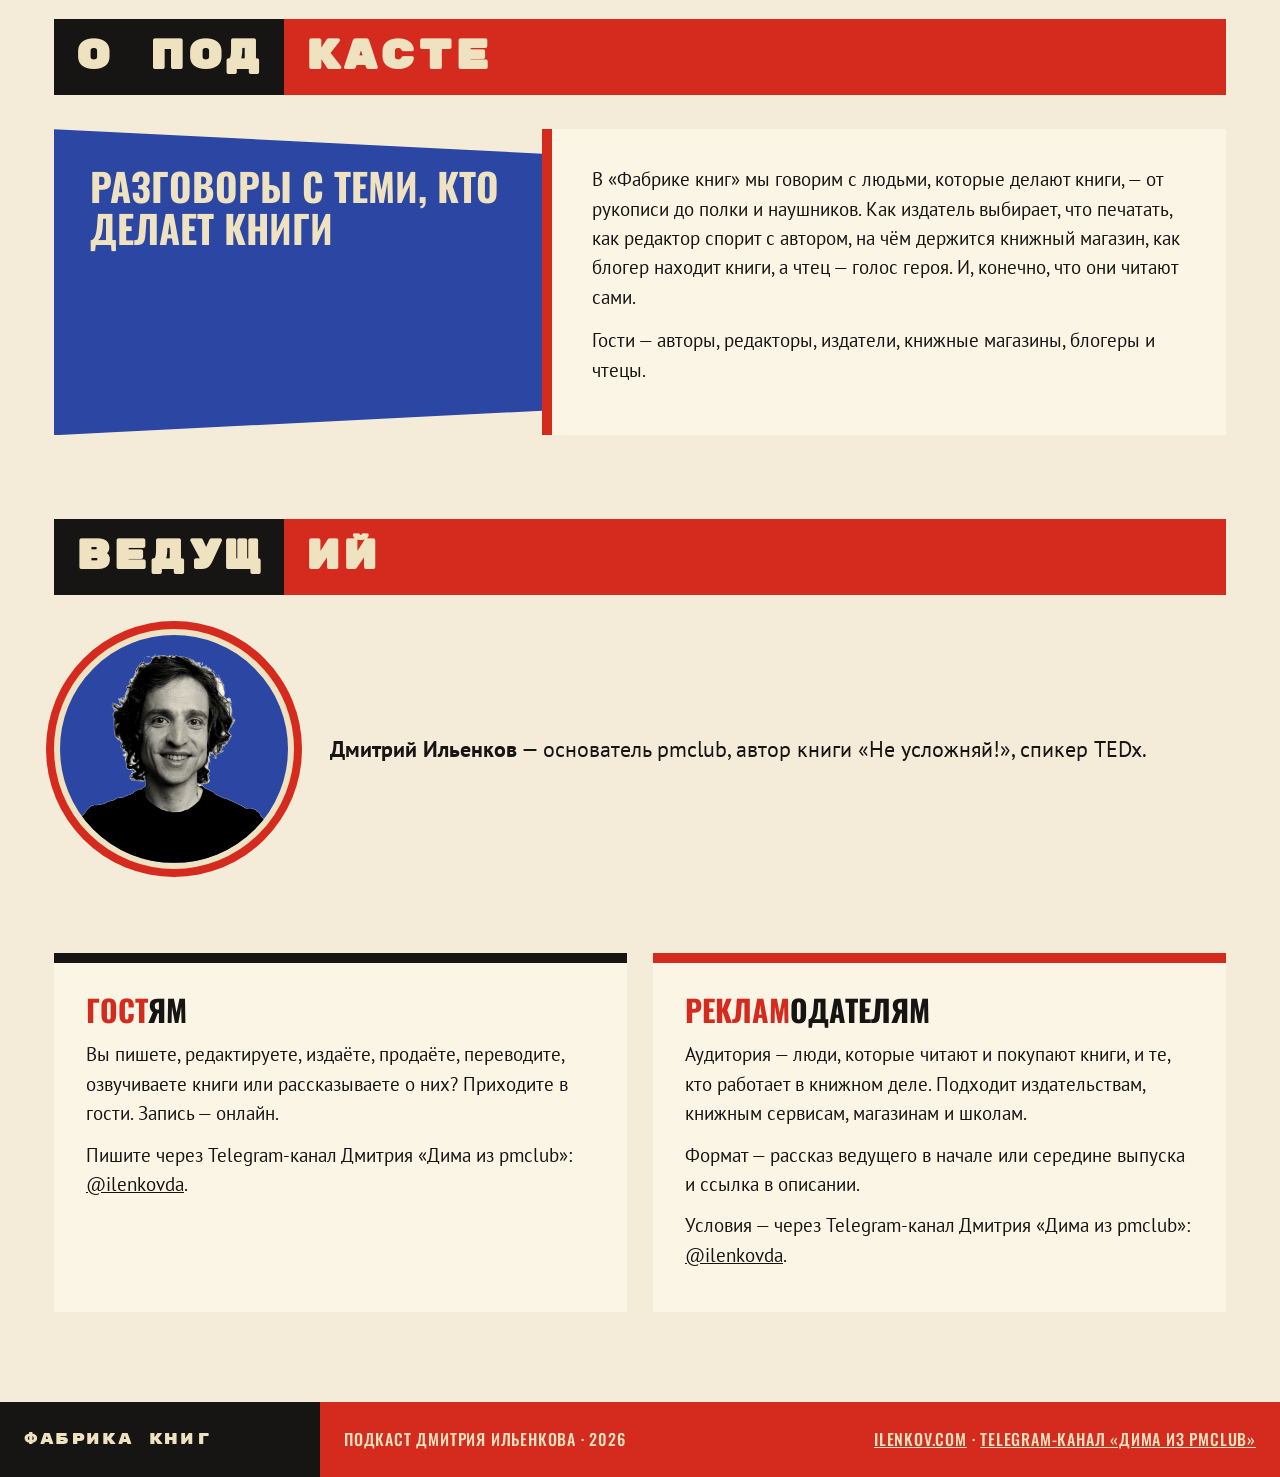
==== commit 0b5adc53: "Стили вынесены в site.css" ====
--- a/index.html
+++ b/index.html
@@ -27,91 +27,7 @@
 <link rel="preconnect" href="https://fonts.googleapis.com">
 <link rel="preconnect" href="https://fonts.gstatic.com" crossorigin>
 <link rel="stylesheet" href="https://fonts.googleapis.com/css2?family=Oswald:wght@500;700&family=Rubik+Mono+One&family=PT+Sans:wght@400;700&display=swap">
-<style>
-:root { --red: #D42B1E; --black: #161514; --cream: #EFE2C0; --blue: #2B46A3; --olive: #A7A13E; --page: #F4ECD8; }
-* { box-sizing: border-box; }
-html, body { margin: 0; }
-body { background: var(--page); color: var(--black); font: 400 19px/1.55 "PT Sans", sans-serif; -webkit-font-smoothing: antialiased; }
-a { color: inherit; }
-.wrap { max-width: 1220px; margin: 0 auto; padding: 0 24px; }
-.mono { font-family: "Rubik Mono One", sans-serif; text-transform: uppercase; letter-spacing: .08em; }
-.os { font-family: "Oswald", sans-serif; text-transform: uppercase; }
-.sr { position: absolute; width: 1px; height: 1px; overflow: hidden; clip: rect(0 0 0 0); }
-
-/* Шапка */
-.top { background: var(--black); }
-.top .wrap { display: flex; align-items: center; justify-content: space-between; gap: 20px; padding-top: 12px; padding-bottom: 12px; }
-.logo { display: flex; text-decoration: none; font-size: 15px; }
-.logo span { padding: 6px 10px; color: var(--cream); }
-.logo .k { background: var(--black); border: 2px solid var(--cream); } .logo .r { background: var(--red); }
-.nav { display: flex; gap: 22px; font: 500 16px/1 "Oswald"; text-transform: uppercase; letter-spacing: .06em; color: var(--cream); }
-.nav a { text-decoration: none; }
-.nav a:hover { color: var(--olive); }
-@media (max-width: 760px) { .nav { display: none; } }
-
-/* Плакат первого экрана */
-.poster { display: block; width: 100%; height: auto; max-width: 1600px; margin: 0 auto; background: var(--black); }
-.listen { display: flex; flex-wrap: wrap; justify-content: center; gap: 10px; margin: 26px 0 0; padding: 0 24px; }
-
-/* Кнопки — как полосы плаката */
-.btn { display: inline-flex; align-items: stretch; text-decoration: none; font: 500 17px/1 "Oswald"; text-transform: uppercase; letter-spacing: .06em; }
-.btn b { background: var(--red); color: var(--cream); padding: 14px 12px; }
-.btn span { background: var(--black); color: var(--cream); padding: 14px 16px; }
-.btn:hover span { background: var(--blue); }
-
-/* Заголовок раздела — полоса ЛЕН|ГИЗ: чёрное и красное */
-.row { display: flex; margin: 0 0 34px; font-size: clamp(22px, 3.4vw, 40px); line-height: 1; }
-.row .k { background: var(--black); color: var(--cream); padding: 18px 22px; }
-.row .r { flex: 1; background: var(--red); color: var(--cream); padding: 18px 22px; }
-section.block { padding: 84px 0 0; }
-
-/* Новый выпуск */
-.latest { display: grid; grid-template-columns: 1.1fr 1fr; gap: 40px; align-items: center; }
-.latest svg { width: 100%; height: auto; display: block; }
-.latest h3 { font: 700 clamp(30px, 3.6vw, 48px)/1.05 "Oswald"; text-transform: uppercase; margin: 0 0 16px; }
-.latest .who { font-weight: 700; }
-@media (max-width: 860px) { .latest { grid-template-columns: 1fr; } }
-
-/* Список выпусков */
-.eps { display: grid; gap: 10px; }
-.ep { display: grid; grid-template-columns: 110px 1fr 130px; align-items: stretch; text-decoration: none; }
-.ep .n { background: var(--blue); color: var(--cream); display: flex; align-items: center; justify-content: center; font-size: 30px; }
-.ep .t { background: var(--black); color: var(--cream); padding: 20px 24px; font: 500 22px/1.25 "Oswald"; text-transform: uppercase; letter-spacing: .02em; }
-.ep .t small { display: block; font: 400 16px/1.4 "PT Sans"; text-transform: none; letter-spacing: 0; color: #D8CDB0; margin-top: 4px; }
-.ep .go { background: var(--red); color: var(--cream); display: flex; align-items: center; justify-content: center; font: 500 16px/1 "Oswald"; text-transform: uppercase; }
-.ep.soon .n { background: var(--olive); } .ep.soon .t { background: #3B3936; } .ep.soon .go { background: #8E877A; }
-@media (max-width: 560px) { .ep { grid-template-columns: 70px 1fr; } .ep .go { display: none; } .ep .n { font-size: 20px; } }
-
-/* О подкасте */
-.about { display: grid; grid-template-columns: 1fr 1.4fr; }
-.about .g { background: var(--blue); color: var(--cream); padding: 36px; font: 700 clamp(26px, 3vw, 40px)/1.08 "Oswald"; text-transform: uppercase; clip-path: polygon(0 0, 100% 8%, 100% 92%, 0 100%); }
-.about .txt { background: #FBF5E6; padding: 36px 40px; border-left: 10px solid var(--red); }
-.about p { margin: 0 0 14px; }
-@media (max-width: 760px) { .about { grid-template-columns: 1fr; } .about .g { clip-path: none; } }
-
-/* Ведущий */
-.host { display: grid; grid-template-columns: 240px 1fr; gap: 36px; align-items: center; }
-.host .ph { width: 240px; height: 240px; border-radius: 50%; overflow: hidden; background: var(--blue); border: 6px solid var(--cream); box-shadow: 0 0 0 8px var(--red); }
-.host .ph img { width: 100%; height: 100%; object-fit: cover; }
-.host p { font-size: 22px; margin: 0; }
-@media (max-width: 560px) { .host { grid-template-columns: 1fr; } }
-
-/* Гостям и рекламодателям */
-.two { display: grid; grid-template-columns: 1fr 1fr; gap: 26px; }
-.card { background: #FBF5E6; border-top: 10px solid var(--black); padding: 30px 32px; }
-.card:nth-child(2) { border-top-color: var(--red); }
-.card h3 { font: 700 30px/1.1 "Oswald"; text-transform: uppercase; margin: 0 0 14px; }
-.card h3 span { color: var(--red); }
-.card p { margin: 0 0 12px; }
-@media (max-width: 760px) { .two { grid-template-columns: 1fr; } }
-
-.note { font-size: 14px; color: #7A7060; }
-
-footer { margin-top: 90px; display: grid; grid-template-columns: 1fr 3fr; font: 500 16px/1.4 "Oswald"; text-transform: uppercase; letter-spacing: .05em; color: var(--cream); }
-footer .k { background: var(--black); padding: 26px 24px; font-family: "Rubik Mono One"; letter-spacing: .1em; }
-footer .r { background: var(--red); padding: 26px 24px; display: flex; flex-wrap: wrap; justify-content: space-between; gap: 12px; }
-@media (max-width: 560px) { footer { grid-template-columns: 1fr; } }
-</style>
+<link rel="stylesheet" href="site.css">
 </head>
 <body>
 
--- a/site.css
+++ b/site.css
@@ -0,0 +1,105 @@
+:root { --red: #D42B1E; --black: #161514; --cream: #EFE2C0; --blue: #2B46A3; --olive: #A7A13E; --page: #F4ECD8; }
+* { box-sizing: border-box; }
+html, body { margin: 0; }
+body { background: var(--page); color: var(--black); font: 400 19px/1.55 "PT Sans", sans-serif; -webkit-font-smoothing: antialiased; }
+a { color: inherit; }
+.wrap { max-width: 1220px; margin: 0 auto; padding: 0 24px; }
+.mono { font-family: "Rubik Mono One", sans-serif; text-transform: uppercase; letter-spacing: .08em; }
+.os { font-family: "Oswald", sans-serif; text-transform: uppercase; }
+.sr { position: absolute; width: 1px; height: 1px; overflow: hidden; clip: rect(0 0 0 0); }
+
+/* Шапка */
+.top { background: var(--black); }
+.top .wrap { display: flex; align-items: center; justify-content: space-between; gap: 20px; padding-top: 12px; padding-bottom: 12px; }
+.logo { display: flex; text-decoration: none; font-size: 15px; }
+.logo span { padding: 6px 10px; color: var(--cream); }
+.logo .k { background: var(--black); border: 2px solid var(--cream); } .logo .r { background: var(--red); }
+.nav { display: flex; gap: 22px; font: 500 16px/1 "Oswald"; text-transform: uppercase; letter-spacing: .06em; color: var(--cream); }
+.nav a { text-decoration: none; }
+.nav a:hover { color: var(--olive); }
+@media (max-width: 760px) { .nav { display: none; } }
+
+/* Плакат первого экрана */
+.poster { display: block; width: 100%; height: auto; max-width: 1600px; margin: 0 auto; background: var(--black); }
+.listen { display: flex; flex-wrap: wrap; justify-content: center; gap: 10px; margin: 26px 0 0; padding: 0 24px; }
+
+/* Кнопки — как полосы плаката */
+.btn { display: inline-flex; align-items: stretch; text-decoration: none; font: 500 17px/1 "Oswald"; text-transform: uppercase; letter-spacing: .06em; }
+.btn b { background: var(--red); color: var(--cream); padding: 14px 12px; }
+.btn span { background: var(--black); color: var(--cream); padding: 14px 16px; }
+.btn:hover span { background: var(--blue); }
+
+/* Заголовок раздела — полоса ЛЕН|ГИЗ: чёрное и красное */
+.row { display: flex; margin: 0 0 34px; font-size: clamp(22px, 3.4vw, 40px); line-height: 1; }
+.row .k { background: var(--black); color: var(--cream); padding: 18px 22px; }
+.row .r { flex: 1; background: var(--red); color: var(--cream); padding: 18px 22px; }
+section.block { padding: 84px 0 0; }
+
+/* Новый выпуск */
+.latest { display: grid; grid-template-columns: 1.1fr 1fr; gap: 40px; align-items: center; }
+.latest img { width: 100%; height: auto; display: block; box-shadow: 14px 14px 0 var(--red); }
+.latest h3 { font: 700 clamp(30px, 3.6vw, 48px)/1.05 "Oswald"; text-transform: uppercase; margin: 0 0 16px; }
+.latest .who { font-weight: 700; }
+@media (max-width: 860px) { .latest { grid-template-columns: 1fr; } }
+
+/* Список выпусков */
+.eps { display: grid; gap: 10px; }
+.ep { display: grid; grid-template-columns: 110px 1fr 130px; align-items: stretch; text-decoration: none; }
+.ep .n img { width: 100%; height: 100%; object-fit: cover; display: block; }
+.ep .n { background: var(--blue); color: var(--cream); display: flex; align-items: center; justify-content: center; font-size: 30px; }
+.ep .t { background: var(--black); color: var(--cream); padding: 20px 24px; font: 500 22px/1.25 "Oswald"; text-transform: uppercase; letter-spacing: .02em; }
+.ep .t small { display: block; font: 400 16px/1.4 "PT Sans"; text-transform: none; letter-spacing: 0; color: #D8CDB0; margin-top: 4px; }
+.ep .go { background: var(--red); color: var(--cream); display: flex; align-items: center; justify-content: center; font: 500 16px/1 "Oswald"; text-transform: uppercase; }
+.ep.soon .n { background: var(--olive); } .ep.soon .t { background: #3B3936; } .ep.soon .go { background: #8E877A; }
+@media (max-width: 560px) { .ep { grid-template-columns: 70px 1fr; } .ep .go { display: none; } .ep .n { font-size: 20px; } }
+
+/* О подкасте */
+.about { display: grid; grid-template-columns: 1fr 1.4fr; }
+.about .g { background: var(--blue); color: var(--cream); padding: 36px; font: 700 clamp(26px, 3vw, 40px)/1.08 "Oswald"; text-transform: uppercase; clip-path: polygon(0 0, 100% 8%, 100% 92%, 0 100%); }
+.about .txt { background: #FBF5E6; padding: 36px 40px; border-left: 10px solid var(--red); }
+.about p { margin: 0 0 14px; }
+@media (max-width: 760px) { .about { grid-template-columns: 1fr; } .about .g { clip-path: none; } }
+
+/* Ведущий */
+.host { display: grid; grid-template-columns: 240px 1fr; gap: 36px; align-items: center; }
+.host .ph { width: 240px; height: 240px; border-radius: 50%; overflow: hidden; background: var(--blue); border: 6px solid var(--cream); box-shadow: 0 0 0 8px var(--red); }
+.host .ph img { width: 100%; height: 100%; object-fit: cover; }
+.host p { font-size: 22px; margin: 0; }
+@media (max-width: 560px) { .host { grid-template-columns: 1fr; } }
+
+/* Гостям и рекламодателям */
+.two { display: grid; grid-template-columns: 1fr 1fr; gap: 26px; }
+.card { background: #FBF5E6; border-top: 10px solid var(--black); padding: 30px 32px; }
+.card:nth-child(2) { border-top-color: var(--red); }
+.card h3 { font: 700 30px/1.1 "Oswald"; text-transform: uppercase; margin: 0 0 14px; }
+.card h3 span { color: var(--red); }
+.card p { margin: 0 0 12px; }
+@media (max-width: 760px) { .two { grid-template-columns: 1fr; } }
+
+.note { font-size: 14px; color: #7A7060; }
+
+/* Страница выпуска */
+.eph { display: grid; grid-template-columns: minmax(0, 520px) 1fr; gap: 56px; align-items: center; padding-top: 56px; }
+.eph img { width: 100%; height: auto; display: block; box-shadow: 16px 16px 0 var(--red); }
+.eph .no { font: 500 22px/1 "Oswald"; text-transform: uppercase; letter-spacing: .08em; color: var(--red); }
+.eph h1 { font: 700 clamp(34px, 4.6vw, 60px)/1.05 "Oswald"; text-transform: uppercase; margin: 14px 0 18px; }
+.eph .guest { font-size: 21px; margin: 0 0 22px; }
+.player { background: var(--black); color: var(--cream); padding: 18px 22px; font: 500 17px/1.3 "Oswald"; text-transform: uppercase; letter-spacing: .05em; border-left: 10px solid var(--red); }
+@media (max-width: 860px) { .eph { grid-template-columns: 1fr; gap: 36px; padding-top: 32px; } .eph img { box-shadow: 10px 10px 0 var(--red); } }
+.books { display: grid; gap: 10px; }
+.books span { display: block; background: var(--cream); padding: 12px 16px; border-left: 8px solid var(--blue); }
+.times { list-style: none; margin: 0; padding: 0; display: grid; gap: 6px; }
+.times li { display: grid; grid-template-columns: 96px 1fr; align-items: stretch; background: #FBF5E6; }
+.times a { background: var(--black); color: var(--cream); font: 500 18px/1 "Oswald"; letter-spacing: .06em; padding: 14px 0; text-align: center; text-decoration: none; }
+.times li span { padding: 12px 18px; }
+@media (max-width: 560px) { .times li { grid-template-columns: 76px 1fr; } .times a { font-size: 16px; } }
+.cols { display: grid; grid-template-columns: 1.4fr 1fr; gap: 30px; align-items: start; }
+@media (max-width: 860px) { .cols { grid-template-columns: 1fr; } }
+.ph { background: #F3E3A0; padding: 0 4px; }
+.player .ph { background: none; color: var(--cream); padding: 0; }
+
+
+footer { margin-top: 90px; display: grid; grid-template-columns: 1fr 3fr; font: 500 16px/1.4 "Oswald"; text-transform: uppercase; letter-spacing: .05em; color: var(--cream); }
+footer .k { background: var(--black); padding: 26px 24px; font-family: "Rubik Mono One"; letter-spacing: .1em; }
+footer .r { background: var(--red); padding: 26px 24px; display: flex; flex-wrap: wrap; justify-content: space-between; gap: 12px; }
+@media (max-width: 560px) { footer { grid-template-columns: 1fr; } }
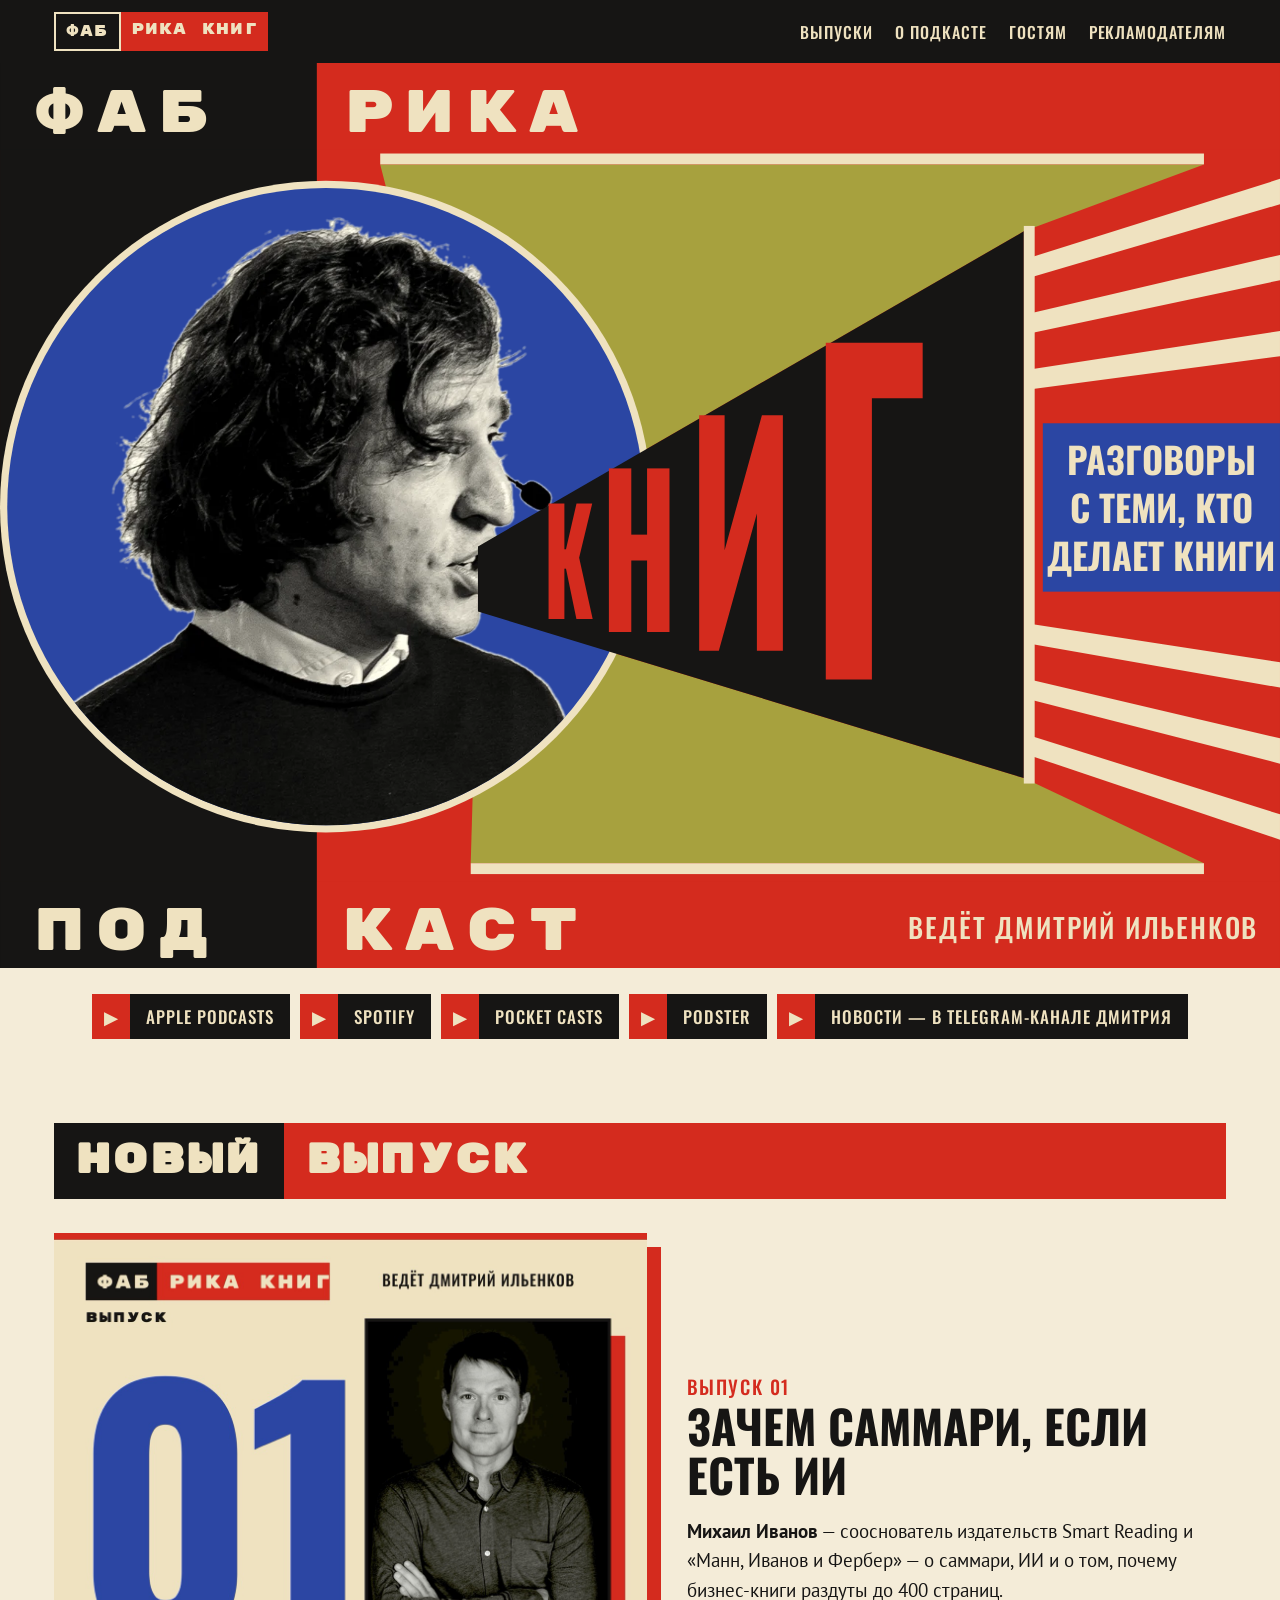
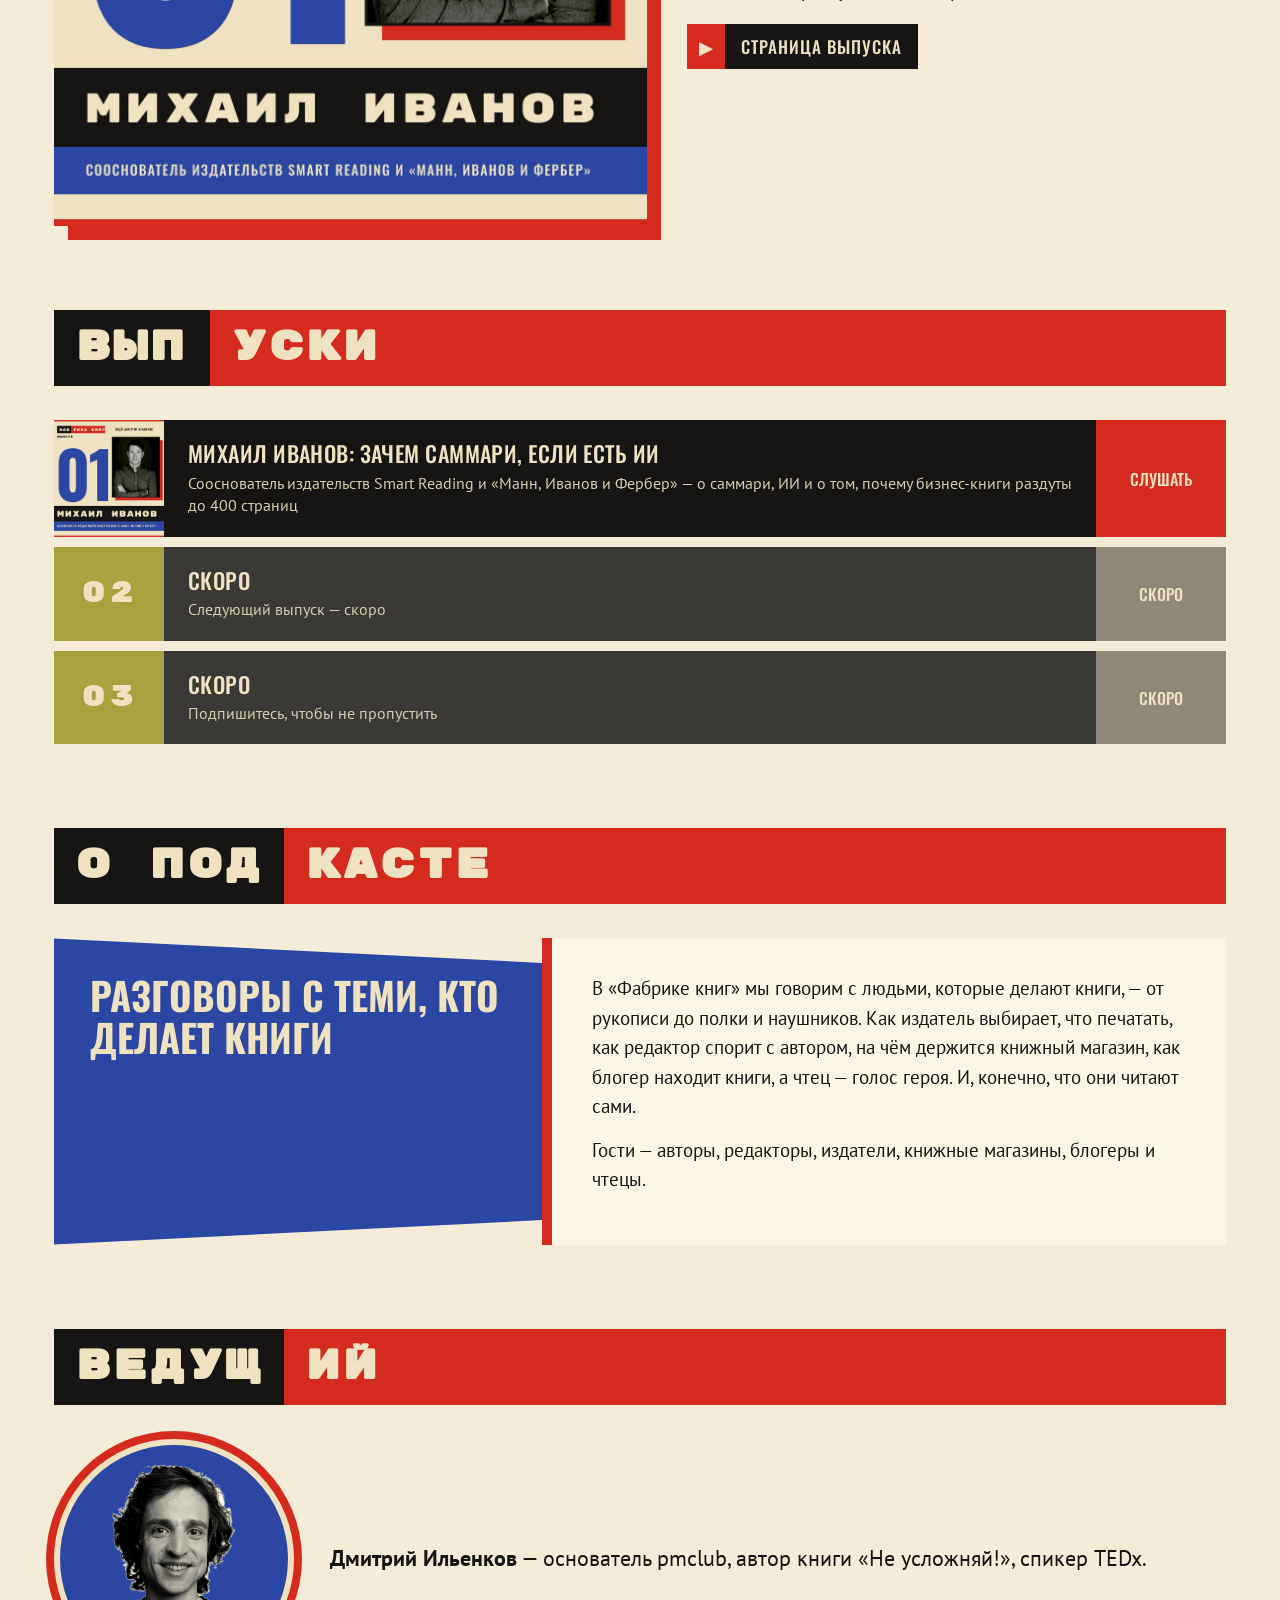
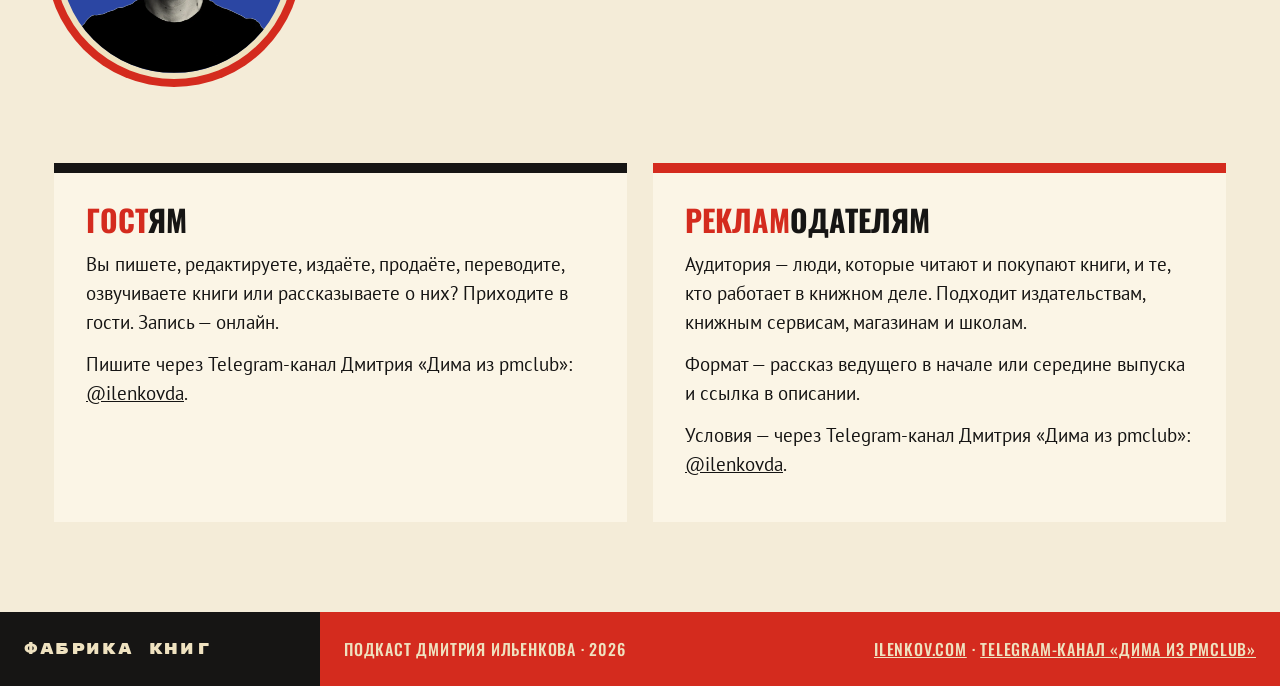
==== commit d98bf7b8: "Выпуск 1: страница выпуска с плеером Podster, блок «Новый выпуск» и ссылки на площадки" ====
--- a/index.html
+++ b/index.html
@@ -7,7 +7,7 @@
 <meta name="description" content="Подкаст о людях книжного мира: авторы, редакторы, издатели, книжные магазины, блогеры и чтецы рассказывают, как делают книги и что читают сами. Ведёт Дмитрий Ильенков.">
 <meta property="og:type" content="website">
 <meta property="og:title" content="Фабрика книг — разговоры с теми, кто делает книги">
-<meta property="og:description" content="Подкаст Дмитрия Ильенкова о людях книжного мира. Первый выпуск — скоро.">
+<meta property="og:description" content="Подкаст Дмитрия Ильенкова о людях книжного мира. Первый выпуск — разговор с Михаилом Ивановым о саммари и ИИ.">
 <meta property="og:url" content="https://fabrikaknig.com/">
 <meta property="og:image" content="https://fabrikaknig.com/img/og.jpg">
 <link rel="canonical" href="https://fabrikaknig.com/">
@@ -85,15 +85,32 @@
 </svg>
 
 <div class="listen" id="listen">
+  <a class="btn" href="https://podcasts.apple.com/us/podcast/id6836115087" rel="noopener"><b>▶</b><span>Apple Podcasts</span></a>
+  <a class="btn" href="https://open.spotify.com/show/7zzOzG1ZKwW3kYVJ9EItTr" rel="noopener"><b>▶</b><span>Spotify</span></a>
+  <a class="btn" href="https://pca.st/podcast/02d5c670-c592-013f-55d8-0affcb2f3ff3" rel="noopener"><b>▶</b><span>Pocket Casts</span></a>
+  <a class="btn" href="https://podster.fm/podcasts/fabrikaknig" rel="noopener"><b>▶</b><span>Podster</span></a>
   <a class="btn" href="https://t.me/ilenkovda"><b>▶</b><span>Новости — в Telegram-канале Дмитрия</span></a>
 </div>
 
 <main class="wrap">
 
+  <section class="block">
+    <h2 class="row mono"><span class="k">Новый</span><span class="r">выпуск</span></h2>
+    <div class="latest">
+      <a href="ep01.html"><img src="img/ep01-cover.jpg" alt="Выпуск 1. Михаил Иванов, сооснователь издательств Smart Reading и «Манн, Иванов и Фербер»" width="1200" height="1200"></a>
+      <div>
+        <div class="os" style="color:var(--red);font-weight:500;letter-spacing:.08em">Выпуск 01</div>
+        <h3>Зачем саммари, если есть ИИ</h3>
+        <p><span class="who">Михаил Иванов</span> — сооснователь издательств Smart Reading и «Манн, Иванов и Фербер» — о саммари, ИИ и о том, почему бизнес-книги раздуты до 400 страниц.</p>
+        <p><a class="btn" href="ep01.html"><b>▶</b><span>Страница выпуска</span></a></p>
+      </div>
+    </div>
+  </section>
+
   <section class="block" id="episodes">
     <h2 class="row mono"><span class="k">Вып</span><span class="r">уски</span></h2>
     <div class="eps">
-      <div class="ep soon"><span class="n mono">01</span><span class="t">Скоро<small>Первый выпуск готовится</small></span><span class="go">Скоро</span></div>
+      <a class="ep" href="ep01.html"><span class="n"><img src="img/ep01-cover.jpg" alt="" width="110" height="110"></span><span class="t">Михаил Иванов: зачем саммари, если есть ИИ<small>Сооснователь издательств Smart Reading и «Манн, Иванов и Фербер» — о саммари, ИИ и о том, почему бизнес-книги раздуты до 400 страниц</small></span><span class="go">Слушать</span></a>
       <div class="ep soon"><span class="n mono">02</span><span class="t">Скоро<small>Следующий выпуск — скоро</small></span><span class="go">Скоро</span></div>
       <div class="ep soon"><span class="n mono">03</span><span class="t">Скоро<small>Подпишитесь, чтобы не пропустить</small></span><span class="go">Скоро</span></div>
     </div>
--- a/site.css
+++ b/site.css
@@ -90,9 +90,10 @@
 .books span { display: block; background: var(--cream); padding: 12px 16px; border-left: 8px solid var(--blue); }
 .times { list-style: none; margin: 0; padding: 0; display: grid; gap: 6px; }
 .times li { display: grid; grid-template-columns: 96px 1fr; align-items: stretch; background: #FBF5E6; }
-.times a { background: var(--black); color: var(--cream); font: 500 18px/1 "Oswald"; letter-spacing: .06em; padding: 14px 0; text-align: center; text-decoration: none; }
+.times a, .times b { background: var(--black); color: var(--cream); font: 500 18px/1 "Oswald"; letter-spacing: .06em; padding: 14px 0; text-align: center; text-decoration: none; }
 .times li span { padding: 12px 18px; }
-@media (max-width: 560px) { .times li { grid-template-columns: 76px 1fr; } .times a { font-size: 16px; } }
+.times b { display: flex; align-items: center; justify-content: center; }
+@media (max-width: 560px) { .times li { grid-template-columns: 76px 1fr; } .times a, .times b { font-size: 16px; } }
 .cols { display: grid; grid-template-columns: 1.4fr 1fr; gap: 30px; align-items: start; }
 @media (max-width: 860px) { .cols { grid-template-columns: 1fr; } }
 .ph { background: #F3E3A0; padding: 0 4px; }
@@ -103,3 +104,5 @@
 footer .k { background: var(--black); padding: 26px 24px; font-family: "Rubik Mono One"; letter-spacing: .1em; }
 footer .r { background: var(--red); padding: 26px 24px; display: flex; flex-wrap: wrap; justify-content: space-between; gap: 12px; }
 @media (max-width: 560px) { footer { grid-template-columns: 1fr; } }
+.embed { display: block; width: 100%; height: 270px; border: 0; background: #fff; }
+@media (max-width: 560px) { .embed { height: 330px; } }
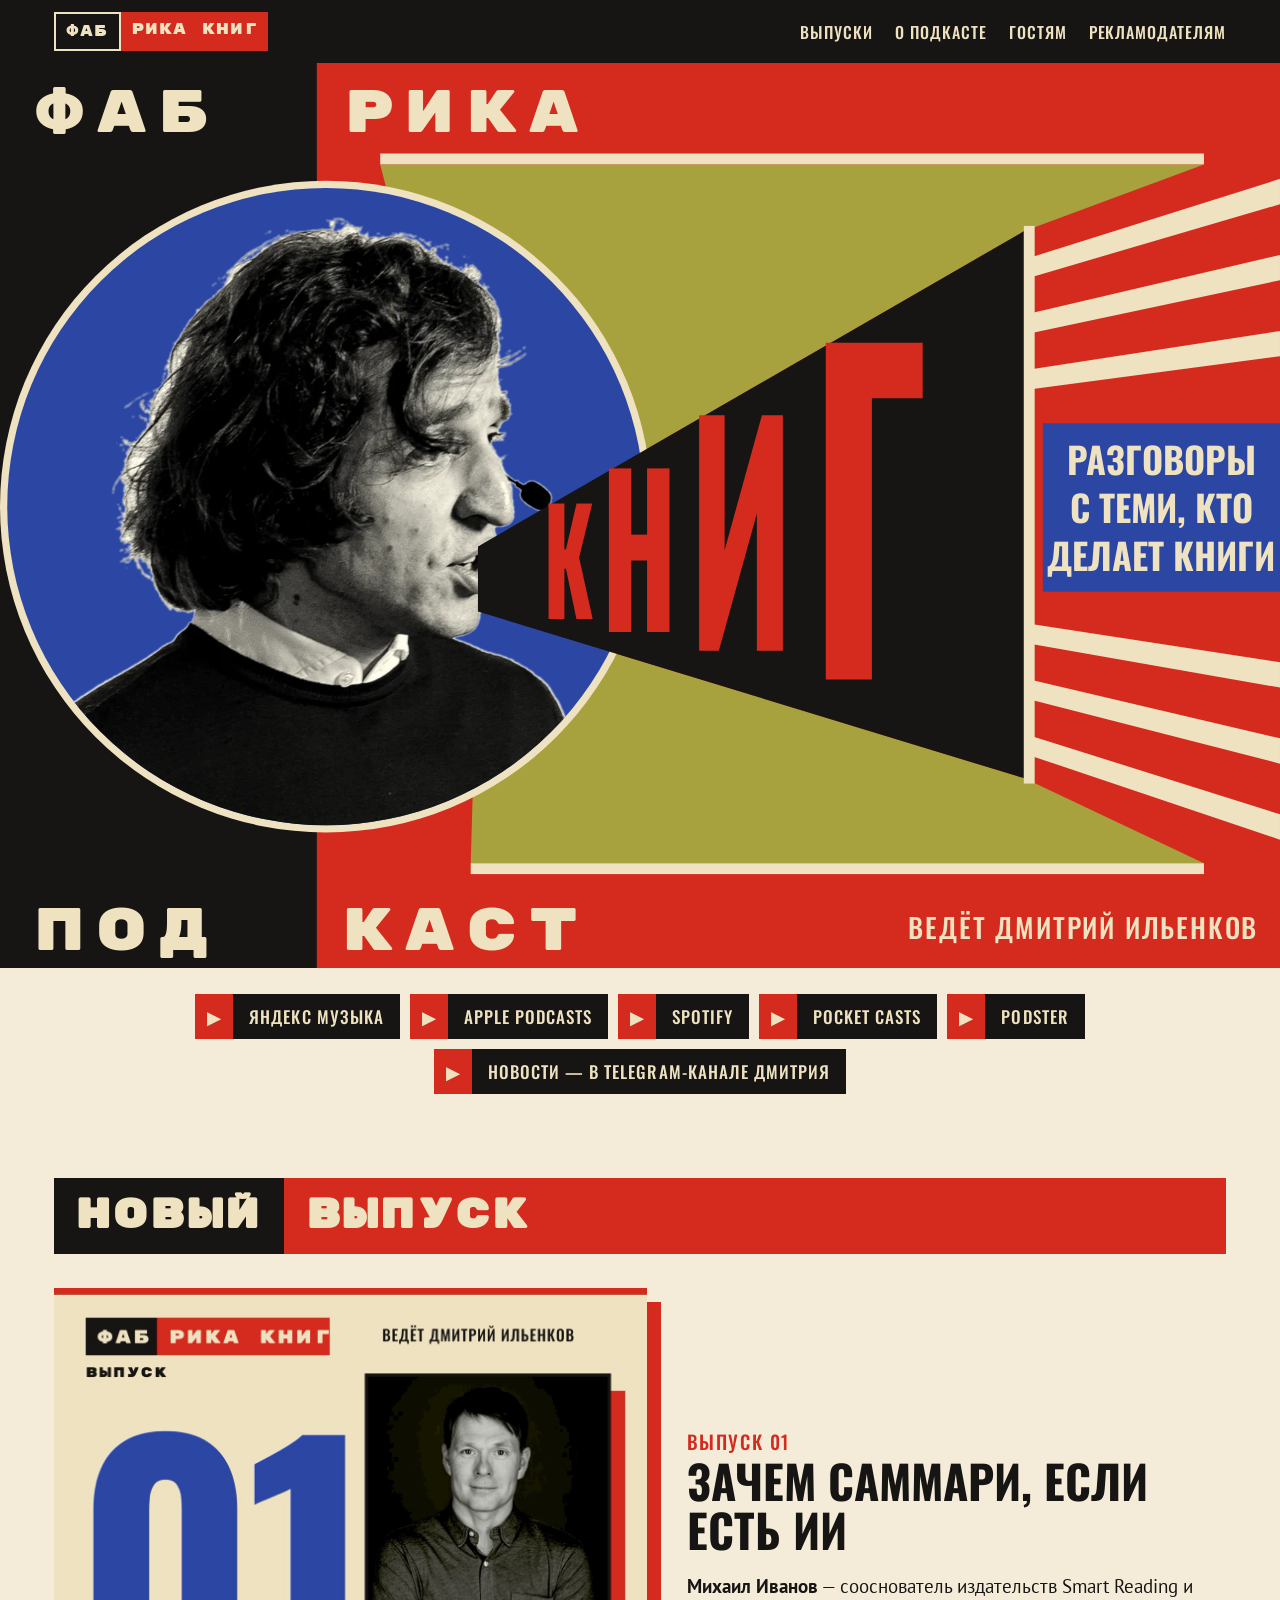
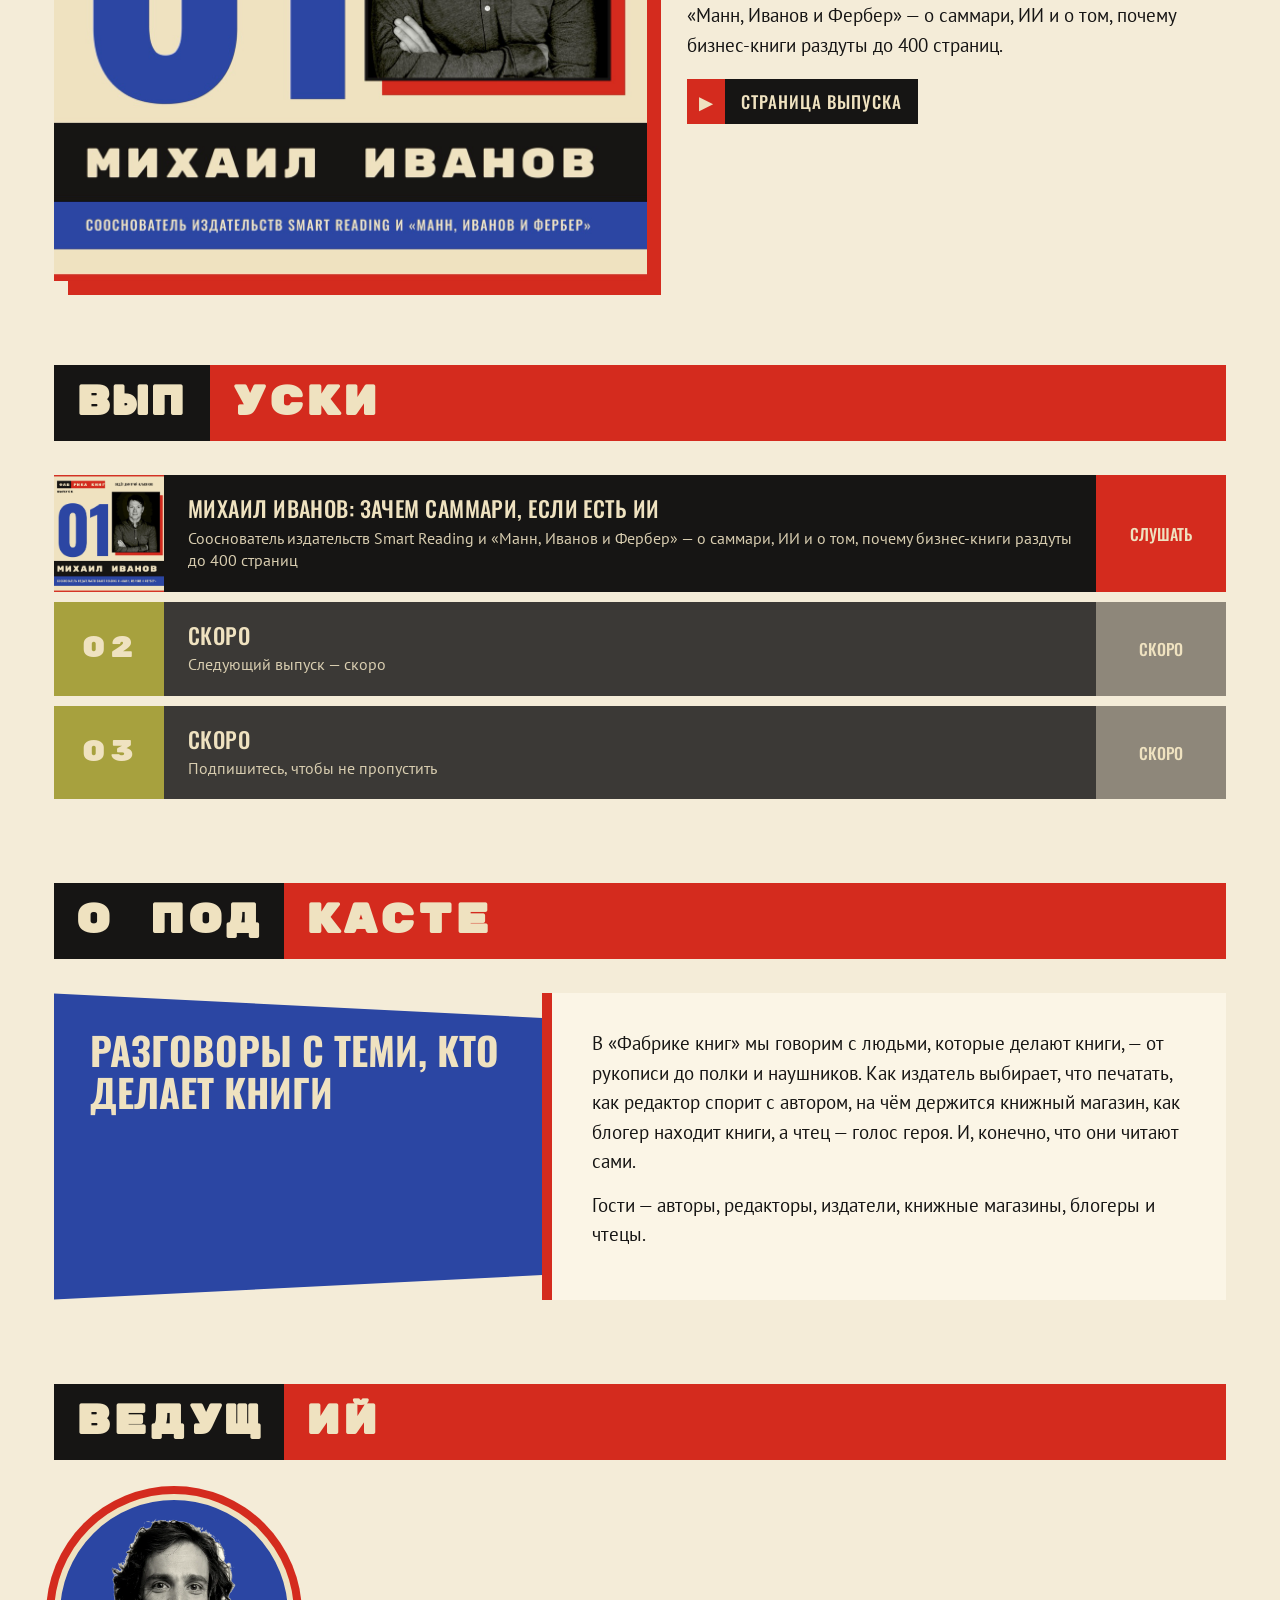
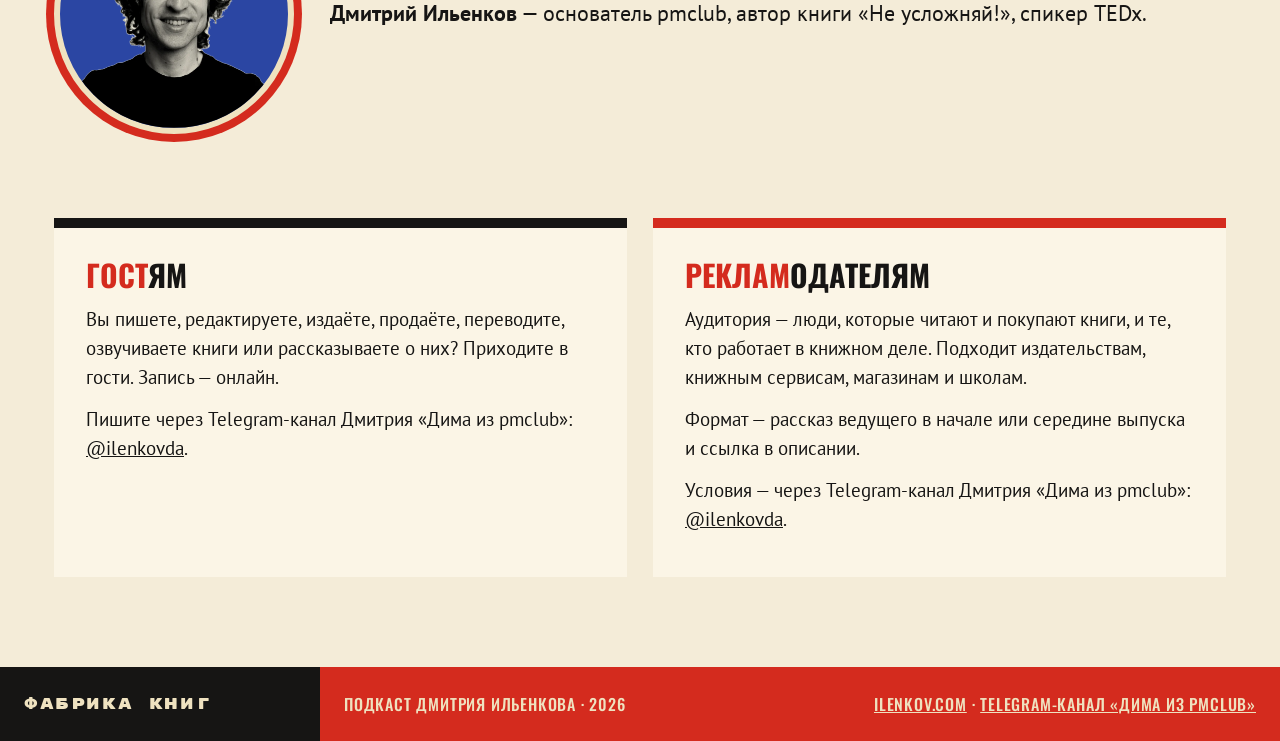
==== commit a8ee93cb: "Кнопка Яндекс Музыки на главной и странице выпуска 1" ====
--- a/index.html
+++ b/index.html
@@ -85,6 +85,7 @@
 </svg>
 
 <div class="listen" id="listen">
+  <a class="btn" href="https://music.yandex.ru/album/45083475" rel="noopener"><b>▶</b><span>Яндекс Музыка</span></a>
   <a class="btn" href="https://podcasts.apple.com/us/podcast/id6836115087" rel="noopener"><b>▶</b><span>Apple Podcasts</span></a>
   <a class="btn" href="https://open.spotify.com/show/7zzOzG1ZKwW3kYVJ9EItTr" rel="noopener"><b>▶</b><span>Spotify</span></a>
   <a class="btn" href="https://pca.st/podcast/02d5c670-c592-013f-55d8-0affcb2f3ff3" rel="noopener"><b>▶</b><span>Pocket Casts</span></a>
--- a/site.css
+++ b/site.css
@@ -90,10 +90,9 @@
 .books span { display: block; background: var(--cream); padding: 12px 16px; border-left: 8px solid var(--blue); }
 .times { list-style: none; margin: 0; padding: 0; display: grid; gap: 6px; }
 .times li { display: grid; grid-template-columns: 96px 1fr; align-items: stretch; background: #FBF5E6; }
-.times a, .times b { background: var(--black); color: var(--cream); font: 500 18px/1 "Oswald"; letter-spacing: .06em; padding: 14px 0; text-align: center; text-decoration: none; }
+.times a { background: var(--black); color: var(--cream); font: 500 18px/1 "Oswald"; letter-spacing: .06em; padding: 14px 0; text-align: center; text-decoration: none; }
 .times li span { padding: 12px 18px; }
-.times b { display: flex; align-items: center; justify-content: center; }
-@media (max-width: 560px) { .times li { grid-template-columns: 76px 1fr; } .times a, .times b { font-size: 16px; } }
+@media (max-width: 560px) { .times li { grid-template-columns: 76px 1fr; } .times a { font-size: 16px; } }
 .cols { display: grid; grid-template-columns: 1.4fr 1fr; gap: 30px; align-items: start; }
 @media (max-width: 860px) { .cols { grid-template-columns: 1fr; } }
 .ph { background: #F3E3A0; padding: 0 4px; }
@@ -104,5 +103,16 @@
 footer .k { background: var(--black); padding: 26px 24px; font-family: "Rubik Mono One"; letter-spacing: .1em; }
 footer .r { background: var(--red); padding: 26px 24px; display: flex; flex-wrap: wrap; justify-content: space-between; gap: 12px; }
 @media (max-width: 560px) { footer { grid-template-columns: 1fr; } }
-.embed { display: block; width: 100%; height: 270px; border: 0; background: #fff; }
-@media (max-width: 560px) { .embed { height: 330px; } }
+.player audio { display: block; width: 100%; margin-top: 14px; }
+.times a:hover { background: var(--blue); }
+.eph > div { min-width: 0; }
+.player audio { max-width: 100%; }
+.tr summary { display: inline-block; cursor: pointer; background: var(--black); color: var(--cream); font: 500 17px/1 "Oswald"; text-transform: uppercase; letter-spacing: .06em; padding: 14px 18px; border-left: 10px solid var(--red); }
+.tr summary:hover { background: var(--blue); }
+.tr[open] summary { margin-bottom: 22px; }
+.trtext { max-width: 760px; }
+.trtext h3 { font: 700 26px/1.1 "Oswald"; text-transform: uppercase; margin: 30px 0 14px; }
+.trtext p { margin: 0 0 14px; }
+.trtext a { color: var(--red); font: 500 15px/1 "Oswald"; letter-spacing: .05em; text-decoration: none; white-space: nowrap; }
+.trtext a:hover { text-decoration: underline; }
+.trtext .q { color: #7A7060; }
